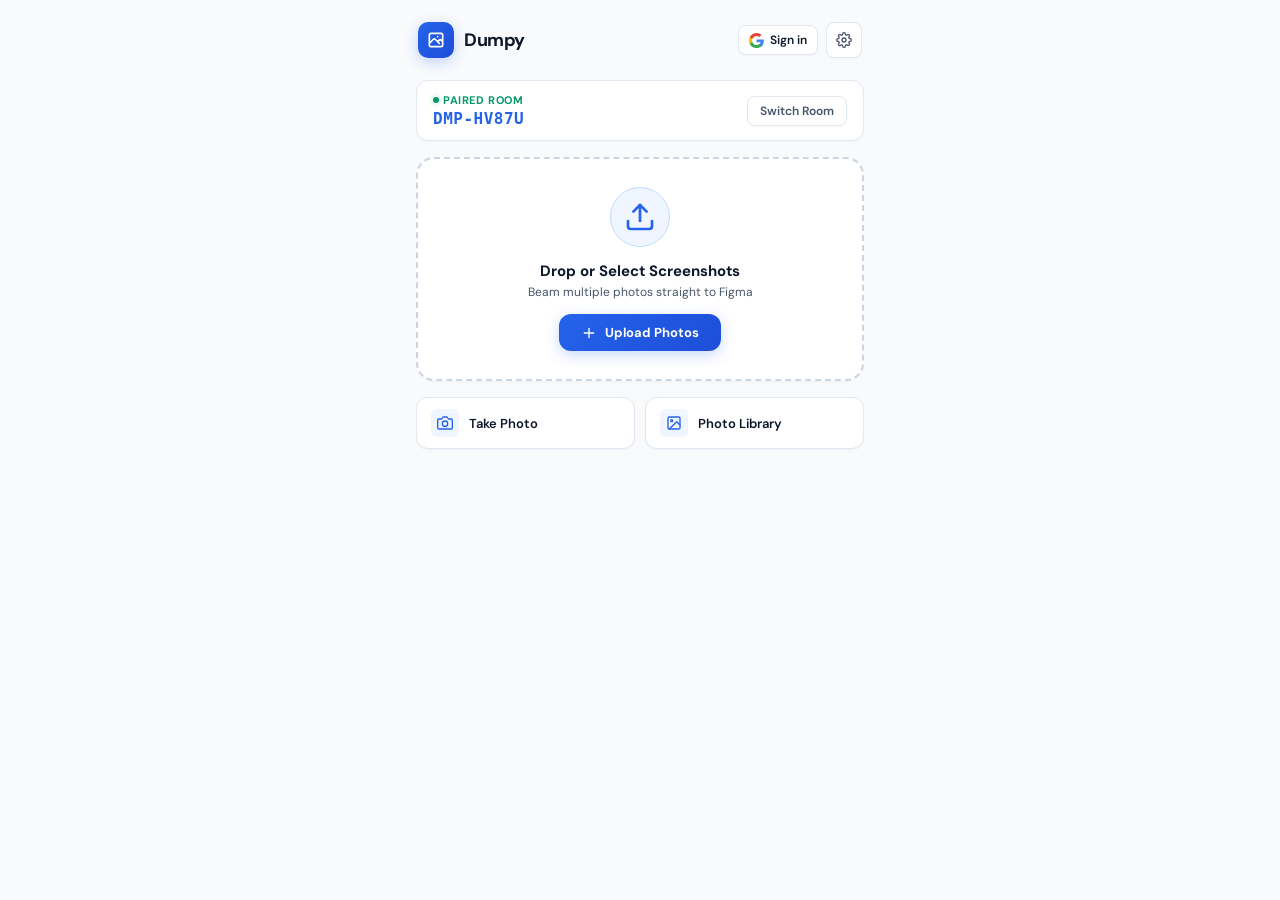
==== web/index.html @ 7853ed6c "feat: Dumpy Figma Plugin & Vercel Mobile Web App with Supabase" ====
<!DOCTYPE html>
<html lang="en">
<head>
  <meta charset="UTF-8">
  <meta name="viewport" content="width=device-width, initial-scale=1.0, maximum-scale=1.0, user-scalable=no, viewport-fit=cover">
  <meta name="apple-mobile-web-app-capable" content="yes">
  <meta name="apple-mobile-web-app-status-bar-style" content="default">
  <meta name="theme-color" content="#F8FAFC">
  <title>Dumpy — Real-Time Mobile Screenshot Inbox</title>
  
  <!-- DM Sans Typography exclusively -->
  <link rel="preconnect" href="https://fonts.googleapis.com">
  <link rel="preconnect" href="https://fonts.gstatic.com" crossorigin>
  <link href="https://fonts.googleapis.com/css2?family=DM+Sans:ital,opsz,wght@0,9..40,400;0,9..40,500;0,9..40,600;0,9..40,700;1,9..40,400&display=swap" rel="stylesheet">
  
  <link rel="stylesheet" href="style.css">
</head>
<body>

  <div class="app-wrapper">
    <!-- Header -->
    <header class="app-header">
      <div class="brand-wrap">
        <div class="brand-icon">
          <svg class="icon" style="width: 20px; height: 20px;" viewBox="0 0 24 24">
            <path d="M4 16l4.586-4.586a2 2 0 012.828 0L16 16m-2-2l1.586-1.586a2 2 0 012.828 0L20 14m-6-6h.01M6 20h12a2 2 0 002-2V6a2 2 0 00-2-2H6a2 2 0 00-2 2v12a2 2 0 002 2z"/>
          </svg>
        </div>
        <span class="brand-title">Dumpy</span>
      </div>

      <div class="header-controls">
        <!-- Auth Profile Pill or Sign-in button -->
        <div id="authContainer">
          <button class="btn-google-auth" id="btnGoogleAuth" title="Sign in with Google">
            <svg class="google-icon" viewBox="0 0 24 24" width="16" height="16">
              <path fill="#4285F4" d="M23.745 12.27c0-.7-.06-1.4-.19-2.07H12v4.51h6.6c-.29 1.52-1.14 2.82-2.4 3.68v3.05h3.88c2.27-2.09 3.665-5.17 3.665-9.17z"/>
              <path fill="#34A853" d="M12 24c3.24 0 5.95-1.08 7.93-2.91l-3.88-3.05c-1.08.72-2.45 1.16-4.05 1.16-3.12 0-5.77-2.1-6.72-4.93H1.25v3.15C3.26 21.36 7.36 24 12 24z"/>
              <path fill="#FBBC05" d="M5.28 14.27c-.25-.72-.38-1.49-.38-2.27s.13-1.55.38-2.27V6.58H1.25C.45 8.18 0 9.98 0 12s.45 3.82 1.25 5.42l4.03-3.15z"/>
              <path fill="#EA4335" d="M12 4.75c1.77 0 3.35.61 4.6 1.8l3.42-3.42C17.95 1.19 15.24 0 12 0 7.36 0 3.26 2.64 1.25 6.58l4.03 3.15c.95-2.83 3.6-4.98 6.72-4.98z"/>
            </svg>
            <span>Sign in</span>
          </button>
          <div class="user-profile-pill" id="userProfilePill" style="display: none;">
            <img src="" class="user-avatar" id="userAvatar" alt="User" />
            <span class="user-name" id="userName">User</span>
            <button class="btn-signout" id="btnSignOut" title="Sign Out">✕</button>
          </div>
        </div>

        <button class="btn-icon" id="btnSettings" title="Supabase Credentials" aria-label="Settings">
          <svg class="icon" viewBox="0 0 24 24">
            <circle cx="12" cy="12" r="3"/>
            <path d="M19.4 15a1.65 1.65 0 00.33 1.82l.06.06a2 2 0 010 2.83 2 2 0 01-2.83 0l-.06-.06a1.65 1.65 0 00-1.82-.33 1.65 1.65 0 00-1 1.51V21a2 2 0 01-2 2 2 2 0 01-2-2v-.09A1.65 1.65 0 009 19.4a1.65 1.65 0 00-1.82.33l-.06.06a2 2 0 01-2.83 0 2 2 0 010-2.83l.06-.06a1.65 1.65 0 00.33-1.82 1.65 1.65 0 00-1.51-1H3a2 2 0 01-2-2 2 2 0 012-2h.09A1.65 1.65 0 004.6 9a1.65 1.65 0 00-.33-1.82l-.06-.06a2 2 0 010-2.83 2 2 0 012.83 0l.06.06a1.65 1.65 0 001.82.33H9a1.65 1.65 0 001-1.51V3a2 2 0 012-2 2 2 0 012 2v.09a1.65 1.65 0 001 1.51 1.65 1.65 0 001.82-.33l.06-.06a2 2 0 012.83 0 2 2 0 010 2.83l-.06.06a1.65 1.65 0 00-.33 1.82V9a1.65 1.65 0 001.51 1H21a2 2 0 012 2 2 2 0 01-2 2h-.09a1.65 1.65 0 00-1.51 1z"/>
          </svg>
        </button>
      </div>
    </header>

    <!-- Room Status Card -->
    <div class="room-banner">
      <div class="room-details">
        <span class="room-caption">
          <span class="live-badge">
            <span class="live-dot"></span>
            Paired Room
          </span>
        </span>
        <span class="room-code-value" id="roomCodeDisplay">DMP-.....</span>
      </div>
      <button class="btn-change-room" id="btnChangeRoom">Switch Room</button>
    </div>

    <!-- Main Dropzone / Tap Area -->
    <div class="upload-card" id="uploadCard">
      <input type="file" id="fileInput" class="hidden-input" accept="image/*" multiple />
      <div class="upload-icon-halo">
        <svg class="icon" style="width: 32px; height: 32px;" viewBox="0 0 24 24">
          <path d="M21 15v4a2 2 0 01-2 2H5a2 2 0 01-2-2v-4"/>
          <polyline points="17 8 12 3 7 8"/>
          <line x1="12" y1="3" x2="12" y2="15"/>
        </svg>
      </div>
      <div class="upload-instructions">
        <div class="upload-title">Drop or Select Screenshots</div>
        <div class="upload-subtitle">Beam multiple photos straight to Figma</div>
      </div>
      <button class="btn-shutter" type="button">
        <svg class="icon" viewBox="0 0 24 24">
          <path d="M12 5v14M5 12h14"/>
        </svg>
        Upload Photos
      </button>
    </div>

    <!-- Quick Camera & Photo Roll Buttons -->
    <div class="quick-options">
      <input type="file" id="cameraInput" class="hidden-input" accept="image/*" capture="environment" />
      <button class="quick-btn" id="btnCamera">
        <div class="quick-btn-icon">
          <svg class="icon" viewBox="0 0 24 24">
            <path d="M23 19a2 2 0 01-2 2H3a2 2 0 01-2-2V8a2 2 0 012-2h4l2-3h6l2 3h4a2 2 0 012 2z"/>
            <circle cx="12" cy="13" r="4"/>
          </svg>
        </div>
        Take Photo
      </button>

      <button class="quick-btn" id="btnGallery">
        <div class="quick-btn-icon">
          <svg class="icon" viewBox="0 0 24 24">
            <rect x="3" y="3" width="18" height="18" rx="2" ry="2"/>
            <circle cx="8.5" cy="8.5" r="1.5"/>
            <polyline points="21 15 16 10 5 21"/>
          </svg>
        </div>
        Photo Library
      </button>
    </div>

    <!-- Live Upload Queue -->
    <div class="queue-container" id="queueSection" style="display: none;">
      <div class="section-title">
        <span>Upload Activity</span>
      </div>
      <div class="queue-list" id="queueList"></div>
    </div>
  </div>

  <!-- Room Switching Modal -->
  <div class="modal-overlay" id="roomModal">
    <div class="modal-content">
      <div class="modal-header">
        <div class="modal-title">Switch Pairing Room</div>
        <button class="btn-icon" id="btnCloseRoomModal">
          <svg class="icon" viewBox="0 0 24 24">
            <line x1="18" y1="6" x2="6" y2="18"/>
            <line x1="6" y1="6" x2="18" y2="18"/>
          </svg>
        </button>
      </div>
      <div class="modal-body">
        <div class="form-group">
          <label class="form-label" for="inputRoomCode">Room Code (e.g. DMP-8X9K)</label>
          <input type="text" class="form-input" id="inputRoomCode" placeholder="Enter Room Code" />
        </div>
      </div>
      <div class="modal-footer">
        <button class="btn-submit" id="btnSaveRoom">Connect</button>
      </div>
    </div>
  </div>

  <!-- Settings Modal -->
  <div class="modal-overlay" id="settingsModal">
    <div class="modal-content">
      <div class="modal-header">
        <div class="modal-title">Supabase Backend</div>
        <button class="btn-icon" id="btnCloseSettings">
          <svg class="icon" viewBox="0 0 24 24">
            <line x1="18" y1="6" x2="6" y2="18"/>
            <line x1="6" y1="6" x2="18" y2="18"/>
          </svg>
        </button>
      </div>
      <div class="modal-body">
        <div class="form-group">
          <label class="form-label" for="inputSupabaseUrl">Supabase Project URL</label>
          <input type="text" class="form-input" id="inputSupabaseUrl" placeholder="https://nivrnksfmkskmjdjzvzb.supabase.co" />
        </div>
        <div class="form-group">
          <label class="form-label" for="inputSupabaseKey">Supabase Anon Key</label>
          <input type="password" class="form-input" id="inputSupabaseKey" placeholder="eyJhbGciOiJIUzI1NiIsInR5cCI6..." />
        </div>
      </div>
      <div class="modal-footer">
        <button class="btn-submit" id="btnSaveSettings">Save</button>
      </div>
    </div>
  </div>

  <!-- Toast Notification -->
  <div class="toast-bar" id="toastBar">
    <svg class="icon" style="color: var(--success);" viewBox="0 0 24 24">
      <path d="M22 11.08V12a10 10 0 1 1-5.93-9.14"/>
      <polyline points="22 4 12 14.01 9 11.01"/>
    </svg>
    <span id="toastText">Uploaded successfully</span>
  </div>

  <script src="config.js"></script>
  <script src="app.js"></script>
</body>
</html>
---- web/style.css ----
/* ==============================================================================
   DUMPY Mobile Web Uploader — Clean Light Mode & Blue Theme (DM Sans Only)
   ============================================================================== */

:root {
  --bg-app: #F8FAFC;
  --bg-card: #FFFFFF;
  --bg-card-hover: #F8FAFC;
  --bg-elevated: #F1F5F9;
  
  --primary: #2563EB;
  --primary-hover: #1D4ED8;
  --primary-gradient: linear-gradient(135deg, #2563EB, #1D4ED8);
  --primary-light: #EFF6FF;
  --primary-border: #BFDBFE;
  --primary-glow: rgba(37, 99, 235, 0.2);
  
  --success: #059669;
  --success-bg: #ECFDF5;
  --success-border: #A7F3D0;
  
  --warning: #D97706;
  --danger: #DC2626;
  
  --text-primary: #0F172A;
  --text-secondary: #475569;
  --text-muted: #94A3B8;
  
  --border: #E2E8F0;
  --border-light: #F1F5F9;
  
  --radius-sm: 8px;
  --radius-md: 12px;
  --radius-lg: 18px;
  --radius-xl: 24px;
  
  --shadow-xs: 0 1px 2px rgba(15, 23, 42, 0.04);
  --shadow-sm: 0 1px 3px rgba(15, 23, 42, 0.06), 0 1px 2px rgba(15, 23, 42, 0.04);
  --shadow-main: 0 10px 25px -4px rgba(15, 23, 42, 0.08), 0 4px 10px -2px rgba(15, 23, 42, 0.04);
  --shadow-primary: 0 4px 14px rgba(37, 99, 235, 0.25);
}

* {
  box-sizing: border-box;
  margin: 0;
  padding: 0;
  font-family: 'DM Sans', -apple-system, BlinkMacSystemFont, sans-serif;
  -webkit-font-smoothing: antialiased;
  -webkit-tap-highlight-color: transparent;
}

body {
  background-color: var(--bg-app);
  color: var(--text-primary);
  min-height: 100vh;
  display: flex;
  flex-direction: column;
  align-items: center;
  overflow-x: hidden;
}

.app-wrapper {
  width: 100%;
  max-width: 480px;
  min-height: 100vh;
  display: flex;
  flex-direction: column;
  padding: 16px;
  gap: 16px;
}

/* Header */
.app-header {
  display: flex;
  align-items: center;
  justify-content: space-between;
  padding: 6px 2px;
  width: 100%;
}

.brand-wrap {
  display: flex;
  align-items: center;
  gap: 10px;
}

.brand-icon {
  width: 36px;
  height: 36px;
  border-radius: 10px;
  background: var(--primary-gradient);
  display: flex;
  align-items: center;
  justify-content: center;
  color: #FFFFFF;
  box-shadow: var(--shadow-primary);
}

.brand-title {
  font-size: 18px;
  font-weight: 700;
  letter-spacing: -0.4px;
  color: var(--text-primary);
}

.header-controls {
  display: flex;
  align-items: center;
  gap: 8px;
}

/* Google Auth Button & Profile Pill */
.btn-google-auth {
  display: inline-flex;
  align-items: center;
  gap: 6px;
  background: #FFFFFF;
  border: 1px solid var(--border);
  color: var(--text-primary);
  font-size: 12px;
  font-weight: 600;
  padding: 6px 10px;
  border-radius: var(--radius-sm);
  cursor: pointer;
  box-shadow: var(--shadow-xs);
  transition: all 0.15s ease;
}
.btn-google-auth:hover {
  background: var(--bg-elevated);
  border-color: #CBD5E1;
}

.google-icon {
  width: 15px;
  height: 15px;
  display: block;
}

.user-profile-pill {
  display: flex;
  align-items: center;
  gap: 6px;
  background: var(--bg-card);
  border: 1px solid var(--border);
  padding: 4px 8px 4px 6px;
  border-radius: 20px;
  box-shadow: var(--shadow-xs);
}

.user-avatar {
  width: 22px;
  height: 22px;
  border-radius: 50%;
  object-fit: cover;
}

.user-name {
  font-size: 12px;
  font-weight: 600;
  color: var(--text-primary);
  max-width: 100px;
  white-space: nowrap;
  overflow: hidden;
  text-overflow: ellipsis;
}

.btn-signout {
  background: transparent;
  border: none;
  color: var(--text-muted);
  font-size: 11px;
  cursor: pointer;
  padding: 0 2px;
  line-height: 1;
}
.btn-signout:hover {
  color: var(--danger);
}

.btn-icon {
  background: var(--bg-card);
  border: 1px solid var(--border);
  color: var(--text-secondary);
  width: 36px;
  height: 36px;
  border-radius: var(--radius-sm);
  display: flex;
  align-items: center;
  justify-content: center;
  cursor: pointer;
  box-shadow: var(--shadow-xs);
  transition: all 0.15s ease;
}
.btn-icon:hover {
  color: var(--text-primary);
  border-color: #CBD5E1;
  background: var(--bg-elevated);
}

/* Room Status Banner */
.room-banner {
  background: var(--bg-card);
  border: 1px solid var(--border);
  border-radius: var(--radius-md);
  padding: 12px 16px;
  display: flex;
  align-items: center;
  justify-content: space-between;
  gap: 12px;
  box-shadow: var(--shadow-xs);
}

.room-details {
  display: flex;
  flex-direction: column;
  gap: 2px;
}

.room-caption {
  font-size: 11px;
  font-weight: 700;
  text-transform: uppercase;
  letter-spacing: 0.6px;
  color: var(--text-muted);
  display: flex;
  align-items: center;
  gap: 6px;
}

.live-badge {
  display: inline-flex;
  align-items: center;
  gap: 4px;
  color: var(--success);
}
.live-dot {
  width: 6px;
  height: 6px;
  border-radius: 50%;
  background: var(--success);
  box-shadow: 0 0 6px rgba(5, 150, 105, 0.4);
  animation: pulse 2s infinite;
}

@keyframes pulse {
  0% { opacity: 1; transform: scale(1); }
  50% { opacity: 0.4; transform: scale(0.85); }
  100% { opacity: 1; transform: scale(1); }
}

.room-code-value {
  font-family: monospace;
  font-size: 16px;
  font-weight: 700;
  letter-spacing: 0.5px;
  color: var(--primary);
}

.btn-change-room {
  background: var(--bg-card);
  border: 1px solid var(--border);
  color: var(--text-secondary);
  padding: 6px 12px;
  border-radius: var(--radius-sm);
  font-size: 12px;
  font-weight: 600;
  cursor: pointer;
  box-shadow: var(--shadow-xs);
  transition: all 0.15s ease;
  white-space: nowrap;
}
.btn-change-room:hover {
  background: var(--bg-elevated);
  color: var(--text-primary);
}

/* Upload Dropzone Card */
.upload-card {
  background: var(--bg-card);
  border: 2px dashed #CBD5E1;
  border-radius: var(--radius-lg);
  padding: 28px 20px;
  display: flex;
  flex-direction: column;
  align-items: center;
  text-align: center;
  gap: 14px;
  cursor: pointer;
  transition: all 0.2s ease;
  position: relative;
  box-shadow: var(--shadow-xs);
  overflow: hidden;
}

.upload-card:hover, .upload-card.drag-over {
  border-color: var(--primary);
  background: var(--primary-light);
  transform: translateY(-1px);
}

.upload-icon-halo {
  width: 60px;
  height: 60px;
  border-radius: 50%;
  background: var(--primary-light);
  border: 1px solid var(--primary-border);
  display: flex;
  align-items: center;
  justify-content: center;
  color: var(--primary);
  transition: transform 0.2s ease;
}

.upload-card:hover .upload-icon-halo {
  transform: scale(1.06);
}

.upload-instructions {
  display: flex;
  flex-direction: column;
  gap: 3px;
}

.upload-title {
  font-size: 15px;
  font-weight: 700;
  color: var(--text-primary);
}

.upload-subtitle {
  font-size: 12px;
  color: var(--text-secondary);
}

.btn-shutter {
  background: var(--primary-gradient);
  border: none;
  color: #FFFFFF;
  padding: 10px 22px;
  border-radius: var(--radius-md);
  font-size: 13px;
  font-weight: 700;
  display: inline-flex;
  align-items: center;
  gap: 8px;
  box-shadow: var(--shadow-primary);
  cursor: pointer;
  transition: all 0.2s ease;
}
.btn-shutter:hover {
  filter: brightness(1.06);
  transform: translateY(-1px);
}

.hidden-input {
  position: absolute;
  top: 0;
  left: 0;
  width: 100%;
  height: 100%;
  opacity: 0;
  cursor: pointer;
}

/* Quick Action Options */
.quick-options {
  display: grid;
  grid-template-columns: 1fr 1fr;
  gap: 10px;
}

.quick-btn {
  background: var(--bg-card);
  border: 1px solid var(--border);
  border-radius: var(--radius-md);
  padding: 11px 14px;
  display: flex;
  align-items: center;
  gap: 10px;
  color: var(--text-primary);
  font-size: 13px;
  font-weight: 600;
  cursor: pointer;
  box-shadow: var(--shadow-xs);
  transition: all 0.15s ease;
}
.quick-btn:hover {
  background: var(--bg-elevated);
  border-color: #CBD5E1;
}
.quick-btn-icon {
  width: 28px;
  height: 28px;
  border-radius: 6px;
  background: var(--primary-light);
  display: flex;
  align-items: center;
  justify-content: center;
  color: var(--primary);
}

/* Upload Queue / Live Activity */
.section-title {
  font-size: 12px;
  font-weight: 700;
  text-transform: uppercase;
  letter-spacing: 0.5px;
  color: var(--text-secondary);
  display: flex;
  align-items: center;
  justify-content: space-between;
  margin-top: 4px;
}

.queue-list {
  display: flex;
  flex-direction: column;
  gap: 8px;
}

.queue-card {
  background: var(--bg-card);
  border: 1px solid var(--border);
  border-radius: var(--radius-md);
  padding: 10px 12px;
  display: flex;
  align-items: center;
  gap: 10px;
  position: relative;
  overflow: hidden;
  box-shadow: var(--shadow-xs);
  animation: itemSlideIn 0.25s ease;
}

@keyframes itemSlideIn {
  from { opacity: 0; transform: translateY(6px); }
  to { opacity: 1; transform: translateY(0); }
}

.queue-thumb {
  width: 44px;
  height: 60px;
  border-radius: 6px;
  background: var(--bg-elevated);
  object-fit: cover;
  flex-shrink: 0;
  border: 1px solid var(--border);
}

.queue-info {
  flex: 1;
  display: flex;
  flex-direction: column;
  gap: 3px;
  min-width: 0;
}

.queue-filename {
  font-size: 12px;
  font-weight: 600;
  color: var(--text-primary);
  white-space: nowrap;
  overflow: hidden;
  text-overflow: ellipsis;
}

.queue-meta {
  font-size: 11px;
  color: var(--text-secondary);
  display: flex;
  align-items: center;
  gap: 5px;
}

.progress-track {
  width: 100%;
  height: 4px;
  background: var(--bg-elevated);
  border-radius: 2px;
  overflow: hidden;
  margin-top: 3px;
}

.progress-bar {
  height: 100%;
  background: var(--primary-gradient);
  width: 0%;
  transition: width 0.2s ease;
}

.queue-status-badge {
  font-size: 11px;
  font-weight: 700;
  display: flex;
  align-items: center;
  gap: 4px;
  flex-shrink: 0;
}

.status-uploading { color: var(--primary); }
.status-success { color: var(--success); }
.status-error { color: var(--danger); }

/* SVG Icons Utility */
.icon {
  width: 16px;
  height: 16px;
  stroke-width: 2;
  stroke: currentColor;
  fill: none;
  stroke-linecap: round;
  stroke-linejoin: round;
  display: inline-block;
}

/* Modal */
.modal-overlay {
  position: fixed;
  top: 0;
  left: 0;
  right: 0;
  bottom: 0;
  background: rgba(15, 23, 42, 0.45);
  backdrop-filter: blur(4px);
  display: none;
  align-items: center;
  justify-content: center;
  padding: 16px;
  z-index: 1000;
}
.modal-overlay.open {
  display: flex;
}

.modal-content {
  background: var(--bg-card);
  border: 1px solid var(--border);
  border-radius: var(--radius-lg);
  width: 100%;
  max-width: 360px;
  box-shadow: var(--shadow-main);
  display: flex;
  flex-direction: column;
  overflow: hidden;
}

.modal-header {
  display: flex;
  align-items: center;
  justify-content: space-between;
  padding: 14px 16px;
  border-bottom: 1px solid var(--border);
}
.modal-title {
  font-size: 14px;
  font-weight: 700;
  color: var(--text-primary);
}

.modal-body {
  padding: 16px;
  display: flex;
  flex-direction: column;
  gap: 12px;
}

.form-group {
  display: flex;
  flex-direction: column;
  gap: 5px;
}

.form-label {
  font-size: 11px;
  font-weight: 600;
  color: var(--text-secondary);
}

.form-input {
  background: var(--bg-elevated);
  border: 1px solid var(--border);
  color: var(--text-primary);
  padding: 9px 12px;
  border-radius: var(--radius-sm);
  font-size: 13px;
  outline: none;
  transition: border-color 0.15s, background 0.15s;
}
.form-input:focus {
  border-color: var(--primary);
  background: #FFFFFF;
}

.modal-footer {
  padding: 12px 16px;
  background: var(--bg-app);
  border-top: 1px solid var(--border);
  display: flex;
  justify-content: flex-end;
  gap: 8px;
}

.btn-secondary {
  background: var(--bg-card);
  border: 1px solid var(--border);
  color: var(--text-secondary);
  padding: 7px 12px;
  border-radius: var(--radius-sm);
  font-size: 12px;
  font-weight: 600;
  cursor: pointer;
}

.btn-submit {
  background: var(--primary);
  border: none;
  color: #FFFFFF;
  padding: 7px 14px;
  border-radius: var(--radius-sm);
  font-size: 12px;
  font-weight: 700;
  cursor: pointer;
  box-shadow: 0 1px 2px rgba(37, 99, 235, 0.2);
}
.btn-submit:hover {
  background: var(--primary-hover);
}

/* Toast */
.toast-bar {
  position: fixed;
  bottom: 24px;
  left: 50%;
  transform: translateX(-50%) translateY(20px);
  background: var(--text-primary);
  color: #FFFFFF;
  padding: 8px 16px;
  border-radius: 24px;
  font-size: 12px;
  font-weight: 600;
  box-shadow: var(--shadow-main);
  display: flex;
  align-items: center;
  gap: 8px;
  opacity: 0;
  pointer-events: none;
  transition: all 0.2s ease;
  z-index: 2000;
}
.toast-bar.active {
  opacity: 1;
  transform: translateX(-50%) translateY(0);
}
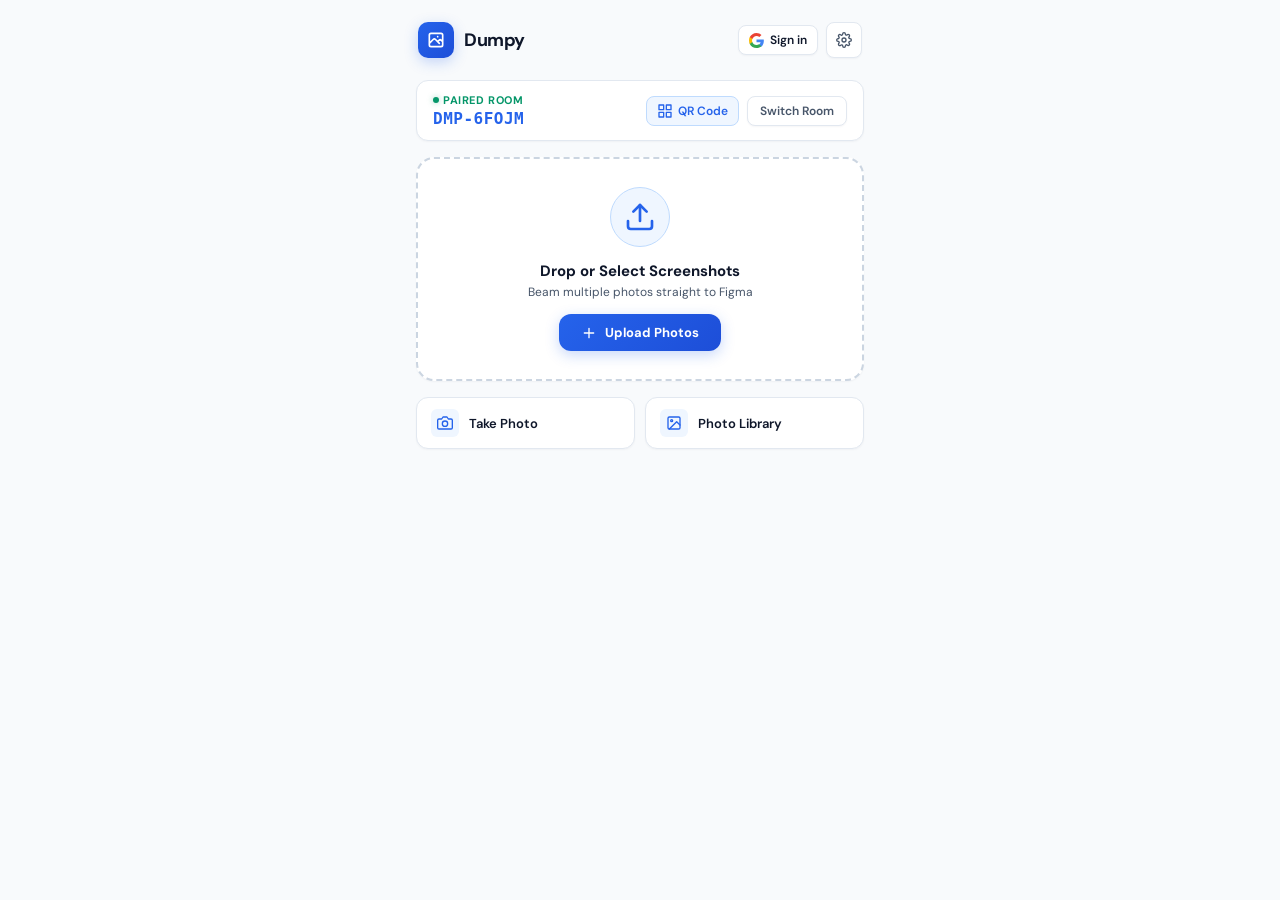
==== commit 0fec7d5d: "fix: resolve Vercel 404 rewrite routing & update QR vector SVG generator" ====
--- a/web/index.html
+++ b/web/index.html
@@ -13,7 +13,7 @@
   <link rel="preconnect" href="https://fonts.gstatic.com" crossorigin>
   <link href="https://fonts.googleapis.com/css2?family=DM+Sans:ital,opsz,wght@0,9..40,400;0,9..40,500;0,9..40,600;0,9..40,700;1,9..40,400&display=swap" rel="stylesheet">
   
-  <link rel="stylesheet" href="style.css">
+  <link rel="stylesheet" href="/web/style.css">
 </head>
 <body>
 
@@ -57,8 +57,8 @@
       </div>
     </header>
 
-    <!-- Room Status Card -->
-    <div class="room-banner">
+    <!-- Room Status Card & QR Code -->
+    <div class="room-banner" id="roomBanner">
       <div class="room-details">
         <span class="room-caption">
           <span class="live-badge">
@@ -66,13 +66,42 @@
             Paired Room
           </span>
         </span>
-        <span class="room-code-value" id="roomCodeDisplay">DMP-.....</span>
-      </div>
-      <button class="btn-change-room" id="btnChangeRoom">Switch Room</button>
+        <span class="room-code-value" id="roomCodeDisplay" title="Click to copy Room Code">DMP-.....</span>
+      </div>
+      <div class="room-banner-actions">
+        <button class="btn-qr-toggle" id="btnToggleQR" title="Show/Hide QR Code">
+          <svg class="icon" viewBox="0 0 24 24">
+            <rect x="3" y="3" width="7" height="7"/>
+            <rect x="14" y="3" width="7" height="7"/>
+            <rect x="14" y="14" width="7" height="7"/>
+            <rect x="3" y="14" width="7" height="7"/>
+          </svg>
+          <span>QR Code</span>
+        </button>
+        <button class="btn-change-room" id="btnChangeRoom">Switch Room</button>
+      </div>
+    </div>
+
+    <!-- Collapsible QR Code Card for pairing phones -->
+    <div class="qr-pairing-card" id="webQRCard" style="display: none;">
+      <div class="qr-canvas-wrapper" id="webQrContainer">
+        <canvas id="webQrCanvas" width="160" height="160"></canvas>
+      </div>
+      <div class="qr-pairing-meta">
+        <div class="qr-pairing-title">Scan to Pair Mobile</div>
+        <p class="qr-pairing-desc">Point your phone camera here to upload screenshots directly to this room.</p>
+        <button class="btn-secondary-sm" id="btnCopyWebLink">
+          <svg class="icon" viewBox="0 0 24 24">
+            <rect x="9" y="9" width="13" height="13" rx="2" ry="2"/>
+            <path d="M5 15H4a2 2 0 01-2-2V4a2 2 0 012-2h9a2 2 0 012 2v1"/>
+          </svg>
+          Copy Pairing Link
+        </button>
+      </div>
     </div>
 
     <!-- Main Dropzone / Tap Area -->
-    <div class="upload-card" id="uploadCard">
+    <div class="upload-card" id="uploadCard" role="button" tabindex="0">
       <input type="file" id="fileInput" class="hidden-input" accept="image/*" multiple />
       <div class="upload-icon-halo">
         <svg class="icon" style="width: 32px; height: 32px;" viewBox="0 0 24 24">
@@ -85,7 +114,7 @@
         <div class="upload-title">Drop or Select Screenshots</div>
         <div class="upload-subtitle">Beam multiple photos straight to Figma</div>
       </div>
-      <button class="btn-shutter" type="button">
+      <button class="btn-shutter" id="btnUploadShutter" type="button">
         <svg class="icon" viewBox="0 0 24 24">
           <path d="M12 5v14M5 12h14"/>
         </svg>
@@ -96,7 +125,7 @@
     <!-- Quick Camera & Photo Roll Buttons -->
     <div class="quick-options">
       <input type="file" id="cameraInput" class="hidden-input" accept="image/*" capture="environment" />
-      <button class="quick-btn" id="btnCamera">
+      <button class="quick-btn" id="btnCamera" type="button">
         <div class="quick-btn-icon">
           <svg class="icon" viewBox="0 0 24 24">
             <path d="M23 19a2 2 0 01-2 2H3a2 2 0 01-2-2V8a2 2 0 012-2h4l2-3h6l2 3h4a2 2 0 012 2z"/>
@@ -106,7 +135,7 @@
         Take Photo
       </button>
 
-      <button class="quick-btn" id="btnGallery">
+      <button class="quick-btn" id="btnGallery" type="button">
         <div class="quick-btn-icon">
           <svg class="icon" viewBox="0 0 24 24">
             <rect x="3" y="3" width="18" height="18" rx="2" ry="2"/>
@@ -188,7 +217,7 @@
     <span id="toastText">Uploaded successfully</span>
   </div>
 
-  <script src="config.js"></script>
-  <script src="app.js"></script>
+  <script src="/web/config.js"></script>
+  <script src="/web/app.js"></script>
 </body>
 </html>
--- a/web/style.css
+++ b/web/style.css
@@ -254,6 +254,32 @@
   font-weight: 700;
   letter-spacing: 0.5px;
   color: var(--primary);
+  cursor: pointer;
+}
+
+.room-banner-actions {
+  display: flex;
+  align-items: center;
+  gap: 8px;
+}
+
+.btn-qr-toggle {
+  background: var(--primary-light);
+  border: 1px solid var(--primary-border);
+  color: var(--primary);
+  padding: 6px 10px;
+  border-radius: var(--radius-sm);
+  font-size: 12px;
+  font-weight: 600;
+  cursor: pointer;
+  display: inline-flex;
+  align-items: center;
+  gap: 5px;
+  transition: all 0.15s ease;
+  white-space: nowrap;
+}
+.btn-qr-toggle:hover {
+  background: #DBEAFE;
 }
 
 .btn-change-room {
@@ -270,6 +296,84 @@
   white-space: nowrap;
 }
 .btn-change-room:hover {
+  background: var(--bg-elevated);
+  color: var(--text-primary);
+}
+
+/* QR Code Pairing Card */
+.qr-pairing-card {
+  background: var(--bg-card);
+  border: 1px solid var(--border);
+  border-radius: var(--radius-md);
+  padding: 14px;
+  display: flex;
+  align-items: center;
+  gap: 14px;
+  box-shadow: var(--shadow-sm);
+  animation: fadeIn 0.2s ease;
+}
+
+@keyframes fadeIn {
+  from { opacity: 0; transform: translateY(-4px); }
+  to { opacity: 1; transform: translateY(0); }
+}
+
+.qr-canvas-wrapper {
+  width: 100px;
+  height: 100px;
+  background: #FFFFFF;
+  border: 1px solid var(--border);
+  border-radius: var(--radius-sm);
+  padding: 4px;
+  display: flex;
+  align-items: center;
+  justify-content: center;
+  flex-shrink: 0;
+}
+
+.qr-canvas-wrapper canvas, .qr-canvas-wrapper svg, .qr-canvas-wrapper img {
+  width: 100% !important;
+  height: 100% !important;
+  display: block;
+  object-fit: contain;
+}
+
+.qr-pairing-meta {
+  display: flex;
+  flex-direction: column;
+  gap: 6px;
+  flex: 1;
+  min-width: 0;
+}
+
+.qr-pairing-title {
+  font-size: 13px;
+  font-weight: 700;
+  color: var(--text-primary);
+}
+
+.qr-pairing-desc {
+  font-size: 11px;
+  color: var(--text-secondary);
+  line-height: 1.35;
+}
+
+.btn-secondary-sm {
+  background: var(--bg-card);
+  border: 1px solid var(--border);
+  color: var(--text-secondary);
+  padding: 5px 9px;
+  border-radius: var(--radius-sm);
+  font-size: 11px;
+  font-weight: 600;
+  cursor: pointer;
+  display: inline-flex;
+  align-items: center;
+  gap: 4px;
+  width: fit-content;
+  transition: all 0.15s ease;
+}
+.btn-secondary-sm:hover {
   background: var(--bg-elevated);
   color: var(--text-primary);
 }
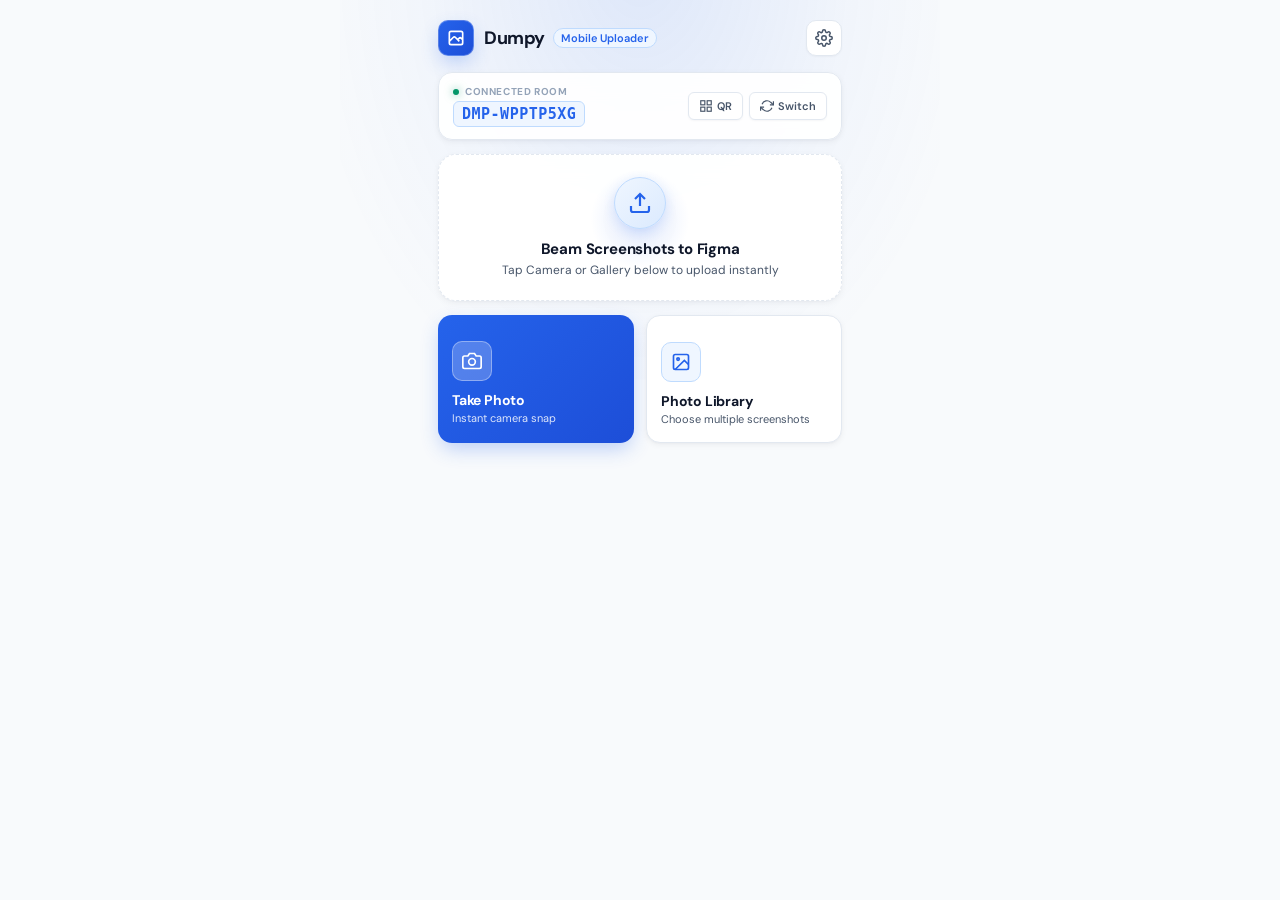
==== commit 880c27b1: "feat(ui): redesign mobile uploader with minimal sapphire theme & zero-auth room architecture" ====
--- a/web/index.html
+++ b/web/index.html
@@ -8,7 +8,7 @@
   <meta name="theme-color" content="#F8FAFC">
   <title>Dumpy — Real-Time Mobile Screenshot Inbox</title>
   
-  <!-- DM Sans Typography exclusively -->
+  <!-- DM Sans Typography -->
   <link rel="preconnect" href="https://fonts.googleapis.com">
   <link rel="preconnect" href="https://fonts.gstatic.com" crossorigin>
   <link href="https://fonts.googleapis.com/css2?family=DM+Sans:ital,opsz,wght@0,9..40,400;0,9..40,500;0,9..40,600;0,9..40,700;1,9..40,400&display=swap" rel="stylesheet">
@@ -17,37 +17,24 @@
 </head>
 <body>
 
+  <div class="app-background-glow"></div>
+
   <div class="app-wrapper">
-    <!-- Header -->
+    <!-- Top App Header -->
     <header class="app-header">
       <div class="brand-wrap">
         <div class="brand-icon">
-          <svg class="icon" style="width: 20px; height: 20px;" viewBox="0 0 24 24">
+          <svg class="icon" viewBox="0 0 24 24">
             <path d="M4 16l4.586-4.586a2 2 0 012.828 0L16 16m-2-2l1.586-1.586a2 2 0 012.828 0L20 14m-6-6h.01M6 20h12a2 2 0 002-2V6a2 2 0 00-2-2H6a2 2 0 00-2 2v12a2 2 0 002 2z"/>
           </svg>
         </div>
-        <span class="brand-title">Dumpy</span>
+        <div class="brand-text-group">
+          <span class="brand-title">Dumpy</span>
+          <span class="brand-badge">Mobile Uploader</span>
+        </div>
       </div>
 
       <div class="header-controls">
-        <!-- Auth Profile Pill or Sign-in button -->
-        <div id="authContainer">
-          <button class="btn-google-auth" id="btnGoogleAuth" title="Sign in with Google">
-            <svg class="google-icon" viewBox="0 0 24 24" width="16" height="16">
-              <path fill="#4285F4" d="M23.745 12.27c0-.7-.06-1.4-.19-2.07H12v4.51h6.6c-.29 1.52-1.14 2.82-2.4 3.68v3.05h3.88c2.27-2.09 3.665-5.17 3.665-9.17z"/>
-              <path fill="#34A853" d="M12 24c3.24 0 5.95-1.08 7.93-2.91l-3.88-3.05c-1.08.72-2.45 1.16-4.05 1.16-3.12 0-5.77-2.1-6.72-4.93H1.25v3.15C3.26 21.36 7.36 24 12 24z"/>
-              <path fill="#FBBC05" d="M5.28 14.27c-.25-.72-.38-1.49-.38-2.27s.13-1.55.38-2.27V6.58H1.25C.45 8.18 0 9.98 0 12s.45 3.82 1.25 5.42l4.03-3.15z"/>
-              <path fill="#EA4335" d="M12 4.75c1.77 0 3.35.61 4.6 1.8l3.42-3.42C17.95 1.19 15.24 0 12 0 7.36 0 3.26 2.64 1.25 6.58l4.03 3.15c.95-2.83 3.6-4.98 6.72-4.98z"/>
-            </svg>
-            <span>Sign in</span>
-          </button>
-          <div class="user-profile-pill" id="userProfilePill" style="display: none;">
-            <img src="" class="user-avatar" id="userAvatar" alt="User" />
-            <span class="user-name" id="userName">User</span>
-            <button class="btn-signout" id="btnSignOut" title="Sign Out">✕</button>
-          </div>
-        </div>
-
         <button class="btn-icon" id="btnSettings" title="Supabase Credentials" aria-label="Settings">
           <svg class="icon" viewBox="0 0 24 24">
             <circle cx="12" cy="12" r="3"/>
@@ -57,100 +44,115 @@
       </div>
     </header>
 
-    <!-- Room Status Card & QR Code -->
+    <!-- Room Status Card -->
     <div class="room-banner" id="roomBanner">
       <div class="room-details">
-        <span class="room-caption">
-          <span class="live-badge">
-            <span class="live-dot"></span>
-            Paired Room
-          </span>
-        </span>
-        <span class="room-code-value" id="roomCodeDisplay" title="Click to copy Room Code">DMP-.....</span>
+        <div class="room-caption">
+          <span class="live-dot"></span>
+          <span>Connected Room</span>
+        </div>
+        <div class="room-code-badge" id="roomCodeDisplay" title="Tap to copy Room Code">
+          <span class="room-code-text">DMP-.....</span>
+          <svg class="icon copy-icon" viewBox="0 0 24 24">
+            <rect x="9" y="9" width="13" height="13" rx="2" ry="2"/>
+            <path d="M5 15H4a2 2 0 01-2-2V4a2 2 0 012-2h9a2 2 0 012 2v1"/>
+          </svg>
+        </div>
       </div>
       <div class="room-banner-actions">
-        <button class="btn-qr-toggle" id="btnToggleQR" title="Show/Hide QR Code">
+        <button class="btn-subtle-action" id="btnToggleQR" title="Show/Hide QR Code">
           <svg class="icon" viewBox="0 0 24 24">
             <rect x="3" y="3" width="7" height="7"/>
             <rect x="14" y="3" width="7" height="7"/>
             <rect x="14" y="14" width="7" height="7"/>
             <rect x="3" y="14" width="7" height="7"/>
           </svg>
-          <span>QR Code</span>
-        </button>
-        <button class="btn-change-room" id="btnChangeRoom">Switch Room</button>
-      </div>
-    </div>
-
-    <!-- Collapsible QR Code Card for pairing phones -->
+          <span>QR</span>
+        </button>
+        <button class="btn-subtle-action" id="btnChangeRoom" title="Switch Room Code">
+          <svg class="icon" viewBox="0 0 24 24">
+            <path d="M23 4v6h-6M1 20v-6h6"/>
+            <path d="M3.51 9a9 9 0 0114.85-3.36L23 10M1 14l4.64 4.36A9 9 0 0020.49 15"/>
+          </svg>
+          <span>Switch</span>
+        </button>
+      </div>
+    </div>
+
+    <!-- Collapsible QR Code Card for pairing second phone -->
     <div class="qr-pairing-card" id="webQRCard" style="display: none;">
-      <div class="qr-canvas-wrapper" id="webQrContainer">
-        <canvas id="webQrCanvas" width="160" height="160"></canvas>
-      </div>
+      <div class="qr-canvas-wrapper" id="webQrContainer"></div>
       <div class="qr-pairing-meta">
-        <div class="qr-pairing-title">Scan to Pair Mobile</div>
-        <p class="qr-pairing-desc">Point your phone camera here to upload screenshots directly to this room.</p>
-        <button class="btn-secondary-sm" id="btnCopyWebLink">
+        <div class="qr-pairing-title">Pair Another Device</div>
+        <p class="qr-pairing-desc">Scan with another phone camera to upload screenshots to this same Figma canvas.</p>
+        <button class="btn-copy-link" id="btnCopyWebLink">
           <svg class="icon" viewBox="0 0 24 24">
             <rect x="9" y="9" width="13" height="13" rx="2" ry="2"/>
             <path d="M5 15H4a2 2 0 01-2-2V4a2 2 0 012-2h9a2 2 0 012 2v1"/>
           </svg>
-          Copy Pairing Link
-        </button>
-      </div>
-    </div>
-
-    <!-- Main Dropzone / Tap Area -->
-    <div class="upload-card" id="uploadCard" role="button" tabindex="0">
+          <span>Copy Pairing Link</span>
+        </button>
+      </div>
+    </div>
+
+    <!-- Hero Interactive Dropzone & Status Card -->
+    <div class="upload-card" id="uploadCard" role="button" tabindex="0" title="Tap to select photos or drop files here">
       <input type="file" id="fileInput" class="hidden-input" accept="image/*" multiple />
+      <div class="upload-pulse-ring"></div>
       <div class="upload-icon-halo">
-        <svg class="icon" style="width: 32px; height: 32px;" viewBox="0 0 24 24">
+        <svg class="icon upload-arrow-icon" viewBox="0 0 24 24">
           <path d="M21 15v4a2 2 0 01-2 2H5a2 2 0 01-2-2v-4"/>
           <polyline points="17 8 12 3 7 8"/>
           <line x1="12" y1="3" x2="12" y2="15"/>
         </svg>
       </div>
       <div class="upload-instructions">
-        <div class="upload-title">Drop or Select Screenshots</div>
-        <div class="upload-subtitle">Beam multiple photos straight to Figma</div>
-      </div>
-      <button class="btn-shutter" id="btnUploadShutter" type="button">
-        <svg class="icon" viewBox="0 0 24 24">
-          <path d="M12 5v14M5 12h14"/>
-        </svg>
-        Upload Photos
-      </button>
-    </div>
-
-    <!-- Quick Camera & Photo Roll Buttons -->
-    <div class="quick-options">
+        <div class="upload-title">Beam Screenshots to Figma</div>
+        <div class="upload-subtitle">Tap Camera or Gallery below to upload instantly</div>
+      </div>
+    </div>
+
+    <!-- Primary Quick Actions: Camera & Gallery Cards -->
+    <div class="action-grid">
       <input type="file" id="cameraInput" class="hidden-input" accept="image/*" capture="environment" />
-      <button class="quick-btn" id="btnCamera" type="button">
-        <div class="quick-btn-icon">
+      
+      <!-- Take Photo Action Card -->
+      <button class="action-card action-card-camera" id="btnCamera" type="button">
+        <div class="action-card-glow"></div>
+        <div class="action-card-icon-wrap">
           <svg class="icon" viewBox="0 0 24 24">
             <path d="M23 19a2 2 0 01-2 2H3a2 2 0 01-2-2V8a2 2 0 012-2h4l2-3h6l2 3h4a2 2 0 012 2z"/>
             <circle cx="12" cy="13" r="4"/>
           </svg>
         </div>
-        Take Photo
+        <div class="action-card-text">
+          <span class="action-card-title">Take Photo</span>
+          <span class="action-card-sub">Instant camera snap</span>
+        </div>
       </button>
 
-      <button class="quick-btn" id="btnGallery" type="button">
-        <div class="quick-btn-icon">
+      <!-- Photo Library Action Card -->
+      <button class="action-card action-card-gallery" id="btnGallery" type="button">
+        <div class="action-card-glow"></div>
+        <div class="action-card-icon-wrap">
           <svg class="icon" viewBox="0 0 24 24">
             <rect x="3" y="3" width="18" height="18" rx="2" ry="2"/>
             <circle cx="8.5" cy="8.5" r="1.5"/>
             <polyline points="21 15 16 10 5 21"/>
           </svg>
         </div>
-        Photo Library
+        <div class="action-card-text">
+          <span class="action-card-title">Photo Library</span>
+          <span class="action-card-sub">Choose multiple screenshots</span>
+        </div>
       </button>
     </div>
 
-    <!-- Live Upload Queue -->
+    <!-- Live Upload Queue Section -->
     <div class="queue-container" id="queueSection" style="display: none;">
-      <div class="section-title">
-        <span>Upload Activity</span>
+      <div class="queue-header">
+        <span class="queue-title">Upload Activity</span>
+        <span class="queue-count" id="queueCountBadge">0 files</span>
       </div>
       <div class="queue-list" id="queueList"></div>
     </div>
@@ -170,12 +172,12 @@
       </div>
       <div class="modal-body">
         <div class="form-group">
-          <label class="form-label" for="inputRoomCode">Room Code (e.g. DMP-8X9K)</label>
+          <label class="form-label" for="inputRoomCode">Room Code (e.g. DMP-7K9X2M4P)</label>
           <input type="text" class="form-input" id="inputRoomCode" placeholder="Enter Room Code" />
         </div>
       </div>
       <div class="modal-footer">
-        <button class="btn-submit" id="btnSaveRoom">Connect</button>
+        <button class="btn-submit" id="btnSaveRoom">Connect Room</button>
       </div>
     </div>
   </div>
@@ -184,7 +186,7 @@
   <div class="modal-overlay" id="settingsModal">
     <div class="modal-content">
       <div class="modal-header">
-        <div class="modal-title">Supabase Backend</div>
+        <div class="modal-title">Supabase Configuration</div>
         <button class="btn-icon" id="btnCloseSettings">
           <svg class="icon" viewBox="0 0 24 24">
             <line x1="18" y1="6" x2="6" y2="18"/>
@@ -203,7 +205,7 @@
         </div>
       </div>
       <div class="modal-footer">
-        <button class="btn-submit" id="btnSaveSettings">Save</button>
+        <button class="btn-submit" id="btnSaveSettings">Save Settings</button>
       </div>
     </div>
   </div>
@@ -220,4 +222,4 @@
   <script src="/web/config.js"></script>
   <script src="/web/app.js"></script>
 </body>
-</html>
+</html>
--- a/web/style.css
+++ b/web/style.css
@@ -1,43 +1,54 @@
 /* ==============================================================================
-   DUMPY Mobile Web Uploader — Clean Light Mode & Blue Theme (DM Sans Only)
+   DUMPY Mobile Web Uploader — Modern, Minimal & High-End Design System
+   Typography: DM Sans Exclusively | Light Mode Sapphire Theme
    ============================================================================== */
 
 :root {
-  --bg-app: #F8FAFC;
+  /* Surfaces & Canvas */
+  --bg-canvas: #F8FAFC;
   --bg-card: #FFFFFF;
   --bg-card-hover: #F8FAFC;
-  --bg-elevated: #F1F5F9;
+  --bg-card-elevated: #FFFFFF;
+  --bg-subtle: #F1F5F9;
   
+  /* Brand Palette (Sapphire Indigo) */
   --primary: #2563EB;
   --primary-hover: #1D4ED8;
-  --primary-gradient: linear-gradient(135deg, #2563EB, #1D4ED8);
+  --primary-gradient: linear-gradient(135deg, #2563EB 0%, #1D4ED8 100%);
+  --primary-gradient-glow: linear-gradient(135deg, rgba(37, 99, 235, 0.9) 0%, rgba(29, 78, 216, 0.9) 100%);
   --primary-light: #EFF6FF;
   --primary-border: #BFDBFE;
   --primary-glow: rgba(37, 99, 235, 0.2);
   
+  /* Status Colors */
   --success: #059669;
-  --success-bg: #ECFDF5;
+  --success-light: #ECFDF5;
   --success-border: #A7F3D0;
-  
-  --warning: #D97706;
   --danger: #DC2626;
   
-  --text-primary: #0F172A;
+  /* Text Tokens */
+  --text-main: #0F172A;
   --text-secondary: #475569;
   --text-muted: #94A3B8;
   
+  /* Borders */
   --border: #E2E8F0;
   --border-light: #F1F5F9;
+  --border-focus: #3B82F6;
   
-  --radius-sm: 8px;
-  --radius-md: 12px;
+  /* Radii */
+  --radius-xs: 6px;
+  --radius-sm: 10px;
+  --radius-md: 14px;
   --radius-lg: 18px;
   --radius-xl: 24px;
   
+  /* Shadows */
   --shadow-xs: 0 1px 2px rgba(15, 23, 42, 0.04);
-  --shadow-sm: 0 1px 3px rgba(15, 23, 42, 0.06), 0 1px 2px rgba(15, 23, 42, 0.04);
-  --shadow-main: 0 10px 25px -4px rgba(15, 23, 42, 0.08), 0 4px 10px -2px rgba(15, 23, 42, 0.04);
-  --shadow-primary: 0 4px 14px rgba(37, 99, 235, 0.25);
+  --shadow-sm: 0 2px 6px rgba(15, 23, 42, 0.05), 0 1px 2px rgba(15, 23, 42, 0.03);
+  --shadow-md: 0 10px 25px -4px rgba(15, 23, 42, 0.07), 0 4px 10px -2px rgba(15, 23, 42, 0.03);
+  --shadow-primary: 0 8px 20px -3px rgba(37, 99, 235, 0.3);
+  --shadow-glow: 0 0 24px rgba(37, 99, 235, 0.18);
 }
 
 * {
@@ -50,23 +61,42 @@
 }
 
 body {
-  background-color: var(--bg-app);
-  color: var(--text-primary);
+  background-color: var(--bg-canvas);
+  color: var(--text-main);
   min-height: 100vh;
+  min-height: -webkit-fill-available;
   display: flex;
   flex-direction: column;
   align-items: center;
   overflow-x: hidden;
-}
-
+  position: relative;
+}
+
+/* Ambient Radial Glow on Canvas */
+.app-background-glow {
+  position: fixed;
+  top: 0;
+  left: 50%;
+  transform: translateX(-50%);
+  width: 100%;
+  max-width: 600px;
+  height: 380px;
+  background: radial-gradient(ellipse at 50% -10%, rgba(37, 99, 235, 0.12) 0%, rgba(37, 99, 235, 0.03) 50%, transparent 80%);
+  pointer-events: none;
+  z-index: 0;
+}
+
+/* App Viewport Container */
 .app-wrapper {
   width: 100%;
-  max-width: 480px;
+  max-width: 440px;
   min-height: 100vh;
   display: flex;
   flex-direction: column;
-  padding: 16px;
-  gap: 16px;
+  padding: 16px 18px env(safe-area-inset-bottom, 24px) 18px;
+  gap: 14px;
+  position: relative;
+  z-index: 1;
 }
 
 /* Header */
@@ -74,8 +104,7 @@
   display: flex;
   align-items: center;
   justify-content: space-between;
-  padding: 6px 2px;
-  width: 100%;
+  padding: 4px 0 2px 0;
 }
 
 .brand-wrap {
@@ -87,94 +116,51 @@
 .brand-icon {
   width: 36px;
   height: 36px;
-  border-radius: 10px;
+  border-radius: var(--radius-sm);
   background: var(--primary-gradient);
   display: flex;
   align-items: center;
   justify-content: center;
   color: #FFFFFF;
   box-shadow: var(--shadow-primary);
+  border: 1px solid rgba(255, 255, 255, 0.25);
+}
+.brand-icon .icon {
+  width: 20px;
+  height: 20px;
+  stroke: currentColor;
+  stroke-width: 2;
+  fill: none;
+}
+
+.brand-text-group {
+  display: flex;
+  align-items: center;
+  gap: 8px;
 }
 
 .brand-title {
   font-size: 18px;
   font-weight: 700;
   letter-spacing: -0.4px;
-  color: var(--text-primary);
+  color: var(--text-main);
+}
+
+.brand-badge {
+  font-size: 11px;
+  font-weight: 600;
+  color: var(--primary);
+  background: var(--primary-light);
+  border: 1px solid var(--primary-border);
+  padding: 2px 7px;
+  border-radius: 12px;
+  letter-spacing: -0.1px;
 }
 
 .header-controls {
   display: flex;
   align-items: center;
   gap: 8px;
-}
-
-/* Google Auth Button & Profile Pill */
-.btn-google-auth {
-  display: inline-flex;
-  align-items: center;
-  gap: 6px;
-  background: #FFFFFF;
-  border: 1px solid var(--border);
-  color: var(--text-primary);
-  font-size: 12px;
-  font-weight: 600;
-  padding: 6px 10px;
-  border-radius: var(--radius-sm);
-  cursor: pointer;
-  box-shadow: var(--shadow-xs);
-  transition: all 0.15s ease;
-}
-.btn-google-auth:hover {
-  background: var(--bg-elevated);
-  border-color: #CBD5E1;
-}
-
-.google-icon {
-  width: 15px;
-  height: 15px;
-  display: block;
-}
-
-.user-profile-pill {
-  display: flex;
-  align-items: center;
-  gap: 6px;
-  background: var(--bg-card);
-  border: 1px solid var(--border);
-  padding: 4px 8px 4px 6px;
-  border-radius: 20px;
-  box-shadow: var(--shadow-xs);
-}
-
-.user-avatar {
-  width: 22px;
-  height: 22px;
-  border-radius: 50%;
-  object-fit: cover;
-}
-
-.user-name {
-  font-size: 12px;
-  font-weight: 600;
-  color: var(--text-primary);
-  max-width: 100px;
-  white-space: nowrap;
-  overflow: hidden;
-  text-overflow: ellipsis;
-}
-
-.btn-signout {
-  background: transparent;
-  border: none;
-  color: var(--text-muted);
-  font-size: 11px;
-  cursor: pointer;
-  padding: 0 2px;
-  line-height: 1;
-}
-.btn-signout:hover {
-  color: var(--danger);
 }
 
 .btn-icon {
@@ -192,32 +178,44 @@
   transition: all 0.15s ease;
 }
 .btn-icon:hover {
-  color: var(--text-primary);
+  color: var(--text-main);
   border-color: #CBD5E1;
-  background: var(--bg-elevated);
+  background: var(--bg-card-hover);
+}
+.btn-icon:active {
+  transform: scale(0.95);
+}
+.btn-icon .icon {
+  width: 18px;
+  height: 18px;
+  stroke: currentColor;
+  stroke-width: 2;
+  fill: none;
 }
 
 /* Room Status Banner */
 .room-banner {
-  background: var(--bg-card);
+  background: rgba(255, 255, 255, 0.92);
+  backdrop-filter: blur(12px);
   border: 1px solid var(--border);
   border-radius: var(--radius-md);
-  padding: 12px 16px;
+  padding: 12px 14px;
   display: flex;
   align-items: center;
   justify-content: space-between;
   gap: 12px;
-  box-shadow: var(--shadow-xs);
+  box-shadow: var(--shadow-sm);
 }
 
 .room-details {
   display: flex;
   flex-direction: column;
-  gap: 2px;
+  gap: 3px;
+  min-width: 0;
 }
 
 .room-caption {
-  font-size: 11px;
+  font-size: 10px;
   font-weight: 700;
   text-transform: uppercase;
   letter-spacing: 0.6px;
@@ -227,77 +225,89 @@
   gap: 6px;
 }
 
-.live-badge {
-  display: inline-flex;
-  align-items: center;
-  gap: 4px;
-  color: var(--success);
-}
 .live-dot {
   width: 6px;
   height: 6px;
   border-radius: 50%;
   background: var(--success);
-  box-shadow: 0 0 6px rgba(5, 150, 105, 0.4);
-  animation: pulse 2s infinite;
-}
-
-@keyframes pulse {
+  box-shadow: 0 0 8px rgba(5, 150, 105, 0.6);
+  animation: pulseLive 2s infinite;
+}
+
+@keyframes pulseLive {
   0% { opacity: 1; transform: scale(1); }
   50% { opacity: 0.4; transform: scale(0.85); }
   100% { opacity: 1; transform: scale(1); }
 }
 
-.room-code-value {
+.room-code-badge {
+  display: inline-flex;
+  align-items: center;
+  gap: 6px;
   font-family: monospace;
-  font-size: 16px;
+  font-size: 15px;
   font-weight: 700;
+  color: var(--primary);
+  background: var(--primary-light);
+  padding: 3px 8px;
+  border-radius: var(--radius-xs);
+  border: 1px solid var(--primary-border);
+  width: fit-content;
+  cursor: pointer;
+  transition: all 0.15s ease;
   letter-spacing: 0.5px;
-  color: var(--primary);
-  cursor: pointer;
+}
+.room-code-badge:hover {
+  background: #DBEAFE;
+}
+.room-code-badge:active {
+  transform: scale(0.96);
+}
+
+.copy-icon {
+  width: 13px;
+  height: 13px;
+  stroke: var(--primary);
+  stroke-width: 2;
+  fill: none;
+  opacity: 0.7;
 }
 
 .room-banner-actions {
   display: flex;
   align-items: center;
-  gap: 8px;
-}
-
-.btn-qr-toggle {
-  background: var(--primary-light);
-  border: 1px solid var(--primary-border);
-  color: var(--primary);
+  gap: 6px;
+}
+
+.btn-subtle-action {
+  background: var(--bg-card);
+  border: 1px solid var(--border);
+  color: var(--text-secondary);
   padding: 6px 10px;
-  border-radius: var(--radius-sm);
-  font-size: 12px;
+  border-radius: var(--radius-xs);
+  font-size: 11px;
   font-weight: 600;
   cursor: pointer;
   display: inline-flex;
   align-items: center;
-  gap: 5px;
+  gap: 4px;
   transition: all 0.15s ease;
-  white-space: nowrap;
-}
-.btn-qr-toggle:hover {
-  background: #DBEAFE;
-}
-
-.btn-change-room {
-  background: var(--bg-card);
-  border: 1px solid var(--border);
-  color: var(--text-secondary);
-  padding: 6px 12px;
-  border-radius: var(--radius-sm);
-  font-size: 12px;
-  font-weight: 600;
-  cursor: pointer;
   box-shadow: var(--shadow-xs);
-  transition: all 0.15s ease;
-  white-space: nowrap;
-}
-.btn-change-room:hover {
-  background: var(--bg-elevated);
-  color: var(--text-primary);
+}
+.btn-subtle-action:hover {
+  background: var(--bg-card-hover);
+  color: var(--text-main);
+  border-color: #CBD5E1;
+}
+.btn-subtle-action:active {
+  transform: scale(0.95);
+}
+.btn-subtle-action .icon {
+  width: 14px;
+  height: 14px;
+  stroke: currentColor;
+  stroke-width: 2;
+  fill: none;
 }
 
 /* QR Code Pairing Card */
@@ -310,17 +320,17 @@
   align-items: center;
   gap: 14px;
   box-shadow: var(--shadow-sm);
-  animation: fadeIn 0.2s ease;
-}
-
-@keyframes fadeIn {
-  from { opacity: 0; transform: translateY(-4px); }
+  animation: slideDown 0.2s ease;
+}
+
+@keyframes slideDown {
+  from { opacity: 0; transform: translateY(-6px); }
   to { opacity: 1; transform: translateY(0); }
 }
 
 .qr-canvas-wrapper {
-  width: 100px;
-  height: 100px;
+  width: 96px;
+  height: 96px;
   background: #FFFFFF;
   border: 1px solid var(--border);
   border-radius: var(--radius-sm);
@@ -329,9 +339,9 @@
   align-items: center;
   justify-content: center;
   flex-shrink: 0;
-}
-
-.qr-canvas-wrapper canvas, .qr-canvas-wrapper svg, .qr-canvas-wrapper img {
+  box-shadow: var(--shadow-xs);
+}
+.qr-canvas-wrapper svg, .qr-canvas-wrapper img {
   width: 100% !important;
   height: 100% !important;
   display: block;
@@ -341,7 +351,7 @@
 .qr-pairing-meta {
   display: flex;
   flex-direction: column;
-  gap: 6px;
+  gap: 5px;
   flex: 1;
   min-width: 0;
 }
@@ -349,7 +359,7 @@
 .qr-pairing-title {
   font-size: 13px;
   font-weight: 700;
-  color: var(--text-primary);
+  color: var(--text-main);
 }
 
 .qr-pairing-desc {
@@ -358,12 +368,12 @@
   line-height: 1.35;
 }
 
-.btn-secondary-sm {
-  background: var(--bg-card);
-  border: 1px solid var(--border);
-  color: var(--text-secondary);
+.btn-copy-link {
+  background: var(--primary-light);
+  border: 1px solid var(--primary-border);
+  color: var(--primary);
   padding: 5px 9px;
-  border-radius: var(--radius-sm);
+  border-radius: var(--radius-xs);
   font-size: 11px;
   font-weight: 600;
   cursor: pointer;
@@ -371,89 +381,113 @@
   align-items: center;
   gap: 4px;
   width: fit-content;
+  margin-top: 3px;
   transition: all 0.15s ease;
 }
-.btn-secondary-sm:hover {
-  background: var(--bg-elevated);
-  color: var(--text-primary);
-}
-
-/* Upload Dropzone Card */
+.btn-copy-link:hover {
+  background: #DBEAFE;
+}
+.btn-copy-link .icon {
+  width: 13px;
+  height: 13px;
+  stroke: currentColor;
+  stroke-width: 2;
+  fill: none;
+}
+
+/* Hero Dropzone Card */
 .upload-card {
-  background: var(--bg-card);
-  border: 2px dashed #CBD5E1;
+  background: rgba(255, 255, 255, 0.95);
+  backdrop-filter: blur(12px);
+  border: 1.5px dashed var(--border);
   border-radius: var(--radius-lg);
-  padding: 28px 20px;
+  padding: 22px 18px;
   display: flex;
   flex-direction: column;
   align-items: center;
   text-align: center;
-  gap: 14px;
+  gap: 10px;
+  position: relative;
+  box-shadow: var(--shadow-sm);
   cursor: pointer;
-  transition: all 0.2s ease;
-  position: relative;
-  box-shadow: var(--shadow-xs);
+  transition: all 0.2s cubic-bezier(0.16, 1, 0.3, 1);
   overflow: hidden;
 }
 
-.upload-card:hover, .upload-card.drag-over {
+.upload-card:hover {
   border-color: var(--primary);
+  background: #FFFFFF;
+  box-shadow: var(--shadow-md);
+  transform: translateY(-1px);
+}
+
+.upload-card:active {
+  transform: scale(0.99);
+}
+
+.upload-card.drag-over {
+  border-color: var(--primary);
+  border-style: solid;
   background: var(--primary-light);
-  transform: translateY(-1px);
+  transform: scale(1.02);
+  box-shadow: var(--shadow-primary);
+}
+
+.upload-pulse-ring {
+  position: absolute;
+  width: 100px;
+  height: 100px;
+  border-radius: 50%;
+  background: radial-gradient(circle, rgba(37, 99, 235, 0.15) 0%, transparent 70%);
+  pointer-events: none;
+  top: 14px;
+  left: 50%;
+  transform: translateX(-50%);
 }
 
 .upload-icon-halo {
-  width: 60px;
-  height: 60px;
+  width: 52px;
+  height: 52px;
   border-radius: 50%;
-  background: var(--primary-light);
+  background: linear-gradient(135deg, #EFF6FF, #DBEAFE);
   border: 1px solid var(--primary-border);
   display: flex;
   align-items: center;
   justify-content: center;
   color: var(--primary);
+  box-shadow: 0 4px 12px rgba(37, 99, 235, 0.15);
   transition: transform 0.2s ease;
-}
-
-.upload-card:hover .upload-icon-halo {
-  transform: scale(1.06);
+  position: relative;
+  z-index: 1;
+}
+
+.upload-arrow-icon {
+  width: 24px;
+  height: 24px;
+  stroke: currentColor;
+  stroke-width: 2.2;
+  fill: none;
 }
 
 .upload-instructions {
   display: flex;
   flex-direction: column;
   gap: 3px;
+  position: relative;
+  z-index: 1;
 }
 
 .upload-title {
   font-size: 15px;
   font-weight: 700;
-  color: var(--text-primary);
+  color: var(--text-main);
+  letter-spacing: -0.2px;
 }
 
 .upload-subtitle {
   font-size: 12px;
   color: var(--text-secondary);
-}
-
-.btn-shutter {
-  background: var(--primary-gradient);
-  border: none;
-  color: #FFFFFF;
-  padding: 10px 22px;
-  border-radius: var(--radius-md);
-  font-size: 13px;
-  font-weight: 700;
-  display: inline-flex;
-  align-items: center;
-  gap: 8px;
-  box-shadow: var(--shadow-primary);
-  cursor: pointer;
-  transition: all 0.2s ease;
-}
-.btn-shutter:hover {
-  filter: brightness(1.06);
-  transform: translateY(-1px);
+  line-height: 1.35;
 }
 
 .hidden-input {
@@ -464,294 +498,410 @@
   height: 100%;
   opacity: 0;
   cursor: pointer;
-}
-
-/* Quick Action Options */
-.quick-options {
+  z-index: 2;
+}
+
+/* Primary Action Grid (Camera & Photo Library Cards) */
+.action-grid {
   display: grid;
   grid-template-columns: 1fr 1fr;
+  gap: 12px;
+}
+
+.action-card {
+  border: none;
+  border-radius: var(--radius-md);
+  padding: 16px 14px;
+  display: flex;
+  flex-direction: column;
+  align-items: flex-start;
   gap: 10px;
-}
-
-.quick-btn {
+  cursor: pointer;
+  position: relative;
+  overflow: hidden;
+  text-align: left;
+  transition: all 0.2s cubic-bezier(0.16, 1, 0.3, 1);
+}
+
+.action-card:active {
+  transform: scale(0.96);
+}
+
+/* Camera Card — Sapphire Gradient */
+.action-card-camera {
+  background: var(--primary-gradient);
+  color: #FFFFFF;
+  box-shadow: var(--shadow-primary);
+}
+
+.action-card-camera:hover {
+  filter: brightness(1.06);
+  transform: translateY(-2px);
+  box-shadow: 0 10px 24px rgba(37, 99, 235, 0.35);
+}
+
+.action-card-camera .action-card-icon-wrap {
+  background: rgba(255, 255, 255, 0.22);
+  color: #FFFFFF;
+  border: 1px solid rgba(255, 255, 255, 0.35);
+}
+
+.action-card-camera .action-card-title {
+  color: #FFFFFF;
+}
+
+.action-card-camera .action-card-sub {
+  color: rgba(255, 255, 255, 0.85);
+}
+
+/* Gallery Card — Crisp Surface with Sapphire Accent */
+.action-card-gallery {
+  background: #FFFFFF;
+  border: 1px solid var(--border);
+  color: var(--text-main);
+  box-shadow: var(--shadow-sm);
+}
+
+.action-card-gallery:hover {
+  border-color: var(--primary-border);
+  background: var(--primary-light);
+  transform: translateY(-2px);
+  box-shadow: var(--shadow-md);
+}
+
+.action-card-gallery .action-card-icon-wrap {
+  background: var(--primary-light);
+  color: var(--primary);
+  border: 1px solid var(--primary-border);
+}
+
+.action-card-gallery .action-card-title {
+  color: var(--text-main);
+}
+
+.action-card-gallery .action-card-sub {
+  color: var(--text-secondary);
+}
+
+.action-card-icon-wrap {
+  width: 40px;
+  height: 40px;
+  border-radius: var(--radius-sm);
+  display: flex;
+  align-items: center;
+  justify-content: center;
+  transition: transform 0.2s ease;
+}
+.action-card-icon-wrap .icon {
+  width: 20px;
+  height: 20px;
+  stroke: currentColor;
+  stroke-width: 2;
+  fill: none;
+}
+
+.action-card-text {
+  display: flex;
+  flex-direction: column;
+  gap: 2px;
+}
+
+.action-card-title {
+  font-size: 14px;
+  font-weight: 700;
+  letter-spacing: -0.2px;
+}
+
+.action-card-sub {
+  font-size: 11px;
+  line-height: 1.3;
+}
+
+/* Live Upload Queue Section */
+.queue-container {
+  display: flex;
+  flex-direction: column;
+  gap: 8px;
+  margin-top: 4px;
+}
+
+.queue-header {
+  display: flex;
+  align-items: center;
+  justify-content: space-between;
+  padding: 0 2px;
+}
+
+.queue-title {
+  font-size: 13px;
+  font-weight: 700;
+  color: var(--text-main);
+  letter-spacing: -0.2px;
+}
+
+.queue-count {
+  font-size: 11px;
+  font-weight: 600;
+  color: var(--text-muted);
   background: var(--bg-card);
   border: 1px solid var(--border);
+  padding: 2px 7px;
+  border-radius: 10px;
+}
+
+.queue-list {
+  display: flex;
+  flex-direction: column;
+  gap: 8px;
+}
+
+/* Queue Card */
+.queue-card {
+  background: #FFFFFF;
+  border: 1px solid var(--border);
   border-radius: var(--radius-md);
-  padding: 11px 14px;
-  display: flex;
-  align-items: center;
-  gap: 10px;
-  color: var(--text-primary);
+  padding: 10px 12px;
+  display: flex;
+  align-items: center;
+  gap: 12px;
+  box-shadow: var(--shadow-xs);
+  animation: cardFadeIn 0.25s ease;
+  position: relative;
+  overflow: hidden;
+}
+
+@keyframes cardFadeIn {
+  from { opacity: 0; transform: translateY(8px); }
+  to { opacity: 1; transform: translateY(0); }
+}
+
+.queue-thumb {
+  width: 44px;
+  height: 44px;
+  border-radius: var(--radius-xs);
+  object-fit: cover;
+  flex-shrink: 0;
+  background: var(--bg-subtle);
+  border: 1px solid var(--border);
+}
+
+.queue-info {
+  flex: 1;
+  display: flex;
+  flex-direction: column;
+  gap: 3px;
+  min-width: 0;
+}
+
+.queue-filename {
+  font-size: 12px;
+  font-weight: 600;
+  color: var(--text-main);
+  white-space: nowrap;
+  overflow: hidden;
+  text-overflow: ellipsis;
+}
+
+.queue-meta {
+  font-size: 10px;
+  color: var(--text-secondary);
+  display: flex;
+  align-items: center;
+  gap: 4px;
+}
+
+.progress-track {
+  width: 100%;
+  height: 4px;
+  background: var(--bg-subtle);
+  border-radius: 2px;
+  overflow: hidden;
+  margin-top: 4px;
+}
+
+.progress-bar {
+  height: 100%;
+  width: 0%;
+  background: var(--primary-gradient);
+  border-radius: 2px;
+  transition: width 0.25s ease;
+}
+
+/* Queue Status Badges */
+.queue-status-badge {
+  display: inline-flex;
+  align-items: center;
+  gap: 4px;
+  font-size: 11px;
+  font-weight: 600;
+  padding: 4px 8px;
+  border-radius: var(--radius-xs);
+  flex-shrink: 0;
+  white-space: nowrap;
+}
+
+.status-uploading {
+  background: var(--primary-light);
+  color: var(--primary);
+  border: 1px solid var(--primary-border);
+}
+
+.status-success {
+  background: var(--success-light);
+  color: var(--success);
+  border: 1px solid var(--success-border);
+}
+
+.status-error {
+  background: #FEF2F2;
+  color: var(--danger);
+  border: 1px solid #FECACA;
+}
+
+/* Modals */
+.modal-overlay {
+  position: fixed;
+  inset: 0;
+  background: rgba(15, 23, 42, 0.45);
+  backdrop-filter: blur(8px);
+  display: none;
+  align-items: center;
+  justify-content: center;
+  z-index: 100;
+  padding: 16px;
+}
+.modal-overlay.open {
+  display: flex;
+}
+
+.modal-content {
+  background: var(--bg-card);
+  border: 1px solid var(--border);
+  border-radius: var(--radius-lg);
+  width: 100%;
+  max-width: 360px;
+  box-shadow: var(--shadow-md);
+  display: flex;
+  flex-direction: column;
+  overflow: hidden;
+  animation: modalPop 0.2s cubic-bezier(0.16, 1, 0.3, 1);
+}
+
+@keyframes modalPop {
+  from { opacity: 0; transform: scale(0.95); }
+  to { opacity: 1; transform: scale(1); }
+}
+
+.modal-header {
+  display: flex;
+  align-items: center;
+  justify-content: space-between;
+  padding: 14px 18px;
+  border-bottom: 1px solid var(--border);
+}
+
+.modal-title {
+  font-size: 14px;
+  font-weight: 700;
+  color: var(--text-main);
+}
+
+.modal-body {
+  padding: 18px;
+  display: flex;
+  flex-direction: column;
+  gap: 14px;
+}
+
+.form-group {
+  display: flex;
+  flex-direction: column;
+  gap: 6px;
+}
+
+.form-label {
+  font-size: 11px;
+  font-weight: 600;
+  color: var(--text-secondary);
+}
+
+.form-input {
+  width: 100%;
+  background: var(--bg-subtle);
+  border: 1px solid var(--border);
+  color: var(--text-main);
+  padding: 9px 12px;
+  border-radius: var(--radius-xs);
   font-size: 13px;
+  outline: none;
+  transition: all 0.15s ease;
+}
+.form-input:focus {
+  border-color: var(--border-focus);
+  background: #FFFFFF;
+  box-shadow: 0 0 0 3px var(--primary-light);
+}
+
+.modal-footer {
+  padding: 12px 18px;
+  background: var(--bg-canvas);
+  border-top: 1px solid var(--border);
+  display: flex;
+  justify-content: flex-end;
+  gap: 8px;
+}
+
+.btn-submit {
+  background: var(--primary);
+  border: none;
+  color: #FFFFFF;
+  padding: 8px 16px;
+  border-radius: var(--radius-xs);
+  font-size: 12px;
   font-weight: 600;
   cursor: pointer;
   box-shadow: var(--shadow-xs);
   transition: all 0.15s ease;
 }
-.quick-btn:hover {
-  background: var(--bg-elevated);
-  border-color: #CBD5E1;
-}
-.quick-btn-icon {
-  width: 28px;
-  height: 28px;
-  border-radius: 6px;
-  background: var(--primary-light);
-  display: flex;
-  align-items: center;
-  justify-content: center;
-  color: var(--primary);
-}
-
-/* Upload Queue / Live Activity */
-.section-title {
-  font-size: 12px;
-  font-weight: 700;
-  text-transform: uppercase;
-  letter-spacing: 0.5px;
-  color: var(--text-secondary);
-  display: flex;
-  align-items: center;
-  justify-content: space-between;
-  margin-top: 4px;
-}
-
-.queue-list {
-  display: flex;
-  flex-direction: column;
-  gap: 8px;
-}
-
-.queue-card {
-  background: var(--bg-card);
-  border: 1px solid var(--border);
-  border-radius: var(--radius-md);
-  padding: 10px 12px;
-  display: flex;
-  align-items: center;
-  gap: 10px;
-  position: relative;
-  overflow: hidden;
-  box-shadow: var(--shadow-xs);
-  animation: itemSlideIn 0.25s ease;
-}
-
-@keyframes itemSlideIn {
-  from { opacity: 0; transform: translateY(6px); }
-  to { opacity: 1; transform: translateY(0); }
-}
-
-.queue-thumb {
-  width: 44px;
-  height: 60px;
-  border-radius: 6px;
-  background: var(--bg-elevated);
-  object-fit: cover;
-  flex-shrink: 0;
-  border: 1px solid var(--border);
-}
-
-.queue-info {
-  flex: 1;
-  display: flex;
-  flex-direction: column;
-  gap: 3px;
-  min-width: 0;
-}
-
-.queue-filename {
-  font-size: 12px;
-  font-weight: 600;
-  color: var(--text-primary);
-  white-space: nowrap;
-  overflow: hidden;
-  text-overflow: ellipsis;
-}
-
-.queue-meta {
-  font-size: 11px;
-  color: var(--text-secondary);
-  display: flex;
-  align-items: center;
-  gap: 5px;
-}
-
-.progress-track {
-  width: 100%;
-  height: 4px;
-  background: var(--bg-elevated);
-  border-radius: 2px;
-  overflow: hidden;
-  margin-top: 3px;
-}
-
-.progress-bar {
-  height: 100%;
-  background: var(--primary-gradient);
-  width: 0%;
-  transition: width 0.2s ease;
-}
-
-.queue-status-badge {
-  font-size: 11px;
-  font-weight: 700;
-  display: flex;
-  align-items: center;
-  gap: 4px;
-  flex-shrink: 0;
-}
-
-.status-uploading { color: var(--primary); }
-.status-success { color: var(--success); }
-.status-error { color: var(--danger); }
-
-/* SVG Icons Utility */
-.icon {
-  width: 16px;
-  height: 16px;
-  stroke-width: 2;
-  stroke: currentColor;
-  fill: none;
-  stroke-linecap: round;
-  stroke-linejoin: round;
-  display: inline-block;
-}
-
-/* Modal */
-.modal-overlay {
-  position: fixed;
-  top: 0;
-  left: 0;
-  right: 0;
-  bottom: 0;
-  background: rgba(15, 23, 42, 0.45);
-  backdrop-filter: blur(4px);
-  display: none;
-  align-items: center;
-  justify-content: center;
-  padding: 16px;
-  z-index: 1000;
-}
-.modal-overlay.open {
-  display: flex;
-}
-
-.modal-content {
-  background: var(--bg-card);
-  border: 1px solid var(--border);
-  border-radius: var(--radius-lg);
-  width: 100%;
-  max-width: 360px;
-  box-shadow: var(--shadow-main);
-  display: flex;
-  flex-direction: column;
-  overflow: hidden;
-}
-
-.modal-header {
-  display: flex;
-  align-items: center;
-  justify-content: space-between;
-  padding: 14px 16px;
-  border-bottom: 1px solid var(--border);
-}
-.modal-title {
-  font-size: 14px;
-  font-weight: 700;
-  color: var(--text-primary);
-}
-
-.modal-body {
-  padding: 16px;
-  display: flex;
-  flex-direction: column;
-  gap: 12px;
-}
-
-.form-group {
-  display: flex;
-  flex-direction: column;
-  gap: 5px;
-}
-
-.form-label {
-  font-size: 11px;
-  font-weight: 600;
-  color: var(--text-secondary);
-}
-
-.form-input {
-  background: var(--bg-elevated);
-  border: 1px solid var(--border);
-  color: var(--text-primary);
-  padding: 9px 12px;
-  border-radius: var(--radius-sm);
-  font-size: 13px;
-  outline: none;
-  transition: border-color 0.15s, background 0.15s;
-}
-.form-input:focus {
-  border-color: var(--primary);
-  background: #FFFFFF;
-}
-
-.modal-footer {
-  padding: 12px 16px;
-  background: var(--bg-app);
-  border-top: 1px solid var(--border);
-  display: flex;
-  justify-content: flex-end;
-  gap: 8px;
-}
-
-.btn-secondary {
-  background: var(--bg-card);
-  border: 1px solid var(--border);
-  color: var(--text-secondary);
-  padding: 7px 12px;
-  border-radius: var(--radius-sm);
-  font-size: 12px;
-  font-weight: 600;
-  cursor: pointer;
-}
-
-.btn-submit {
-  background: var(--primary);
-  border: none;
-  color: #FFFFFF;
-  padding: 7px 14px;
-  border-radius: var(--radius-sm);
-  font-size: 12px;
-  font-weight: 700;
-  cursor: pointer;
-  box-shadow: 0 1px 2px rgba(37, 99, 235, 0.2);
-}
 .btn-submit:hover {
   background: var(--primary-hover);
 }
-
-/* Toast */
+.btn-submit:active {
+  transform: scale(0.97);
+}
+
+/* Toast Bar */
 .toast-bar {
   position: fixed;
   bottom: 24px;
   left: 50%;
   transform: translateX(-50%) translateY(20px);
-  background: var(--text-primary);
+  background: rgba(15, 23, 42, 0.94);
+  backdrop-filter: blur(8px);
   color: #FFFFFF;
-  padding: 8px 16px;
+  padding: 9px 16px;
   border-radius: 24px;
   font-size: 12px;
   font-weight: 600;
-  box-shadow: var(--shadow-main);
   display: flex;
   align-items: center;
   gap: 8px;
+  box-shadow: 0 10px 25px rgba(0, 0, 0, 0.2);
   opacity: 0;
   pointer-events: none;
-  transition: all 0.2s ease;
-  z-index: 2000;
-}
+  transition: all 0.25s cubic-bezier(0.16, 1, 0.3, 1);
+  z-index: 200;
+  white-space: nowrap;
+}
+
 .toast-bar.active {
   opacity: 1;
   transform: translateX(-50%) translateY(0);
 }
+.toast-bar .icon {
+  width: 16px;
+  height: 16px;
+  stroke: currentColor;
+  stroke-width: 2.2;
+  fill: none;
+}
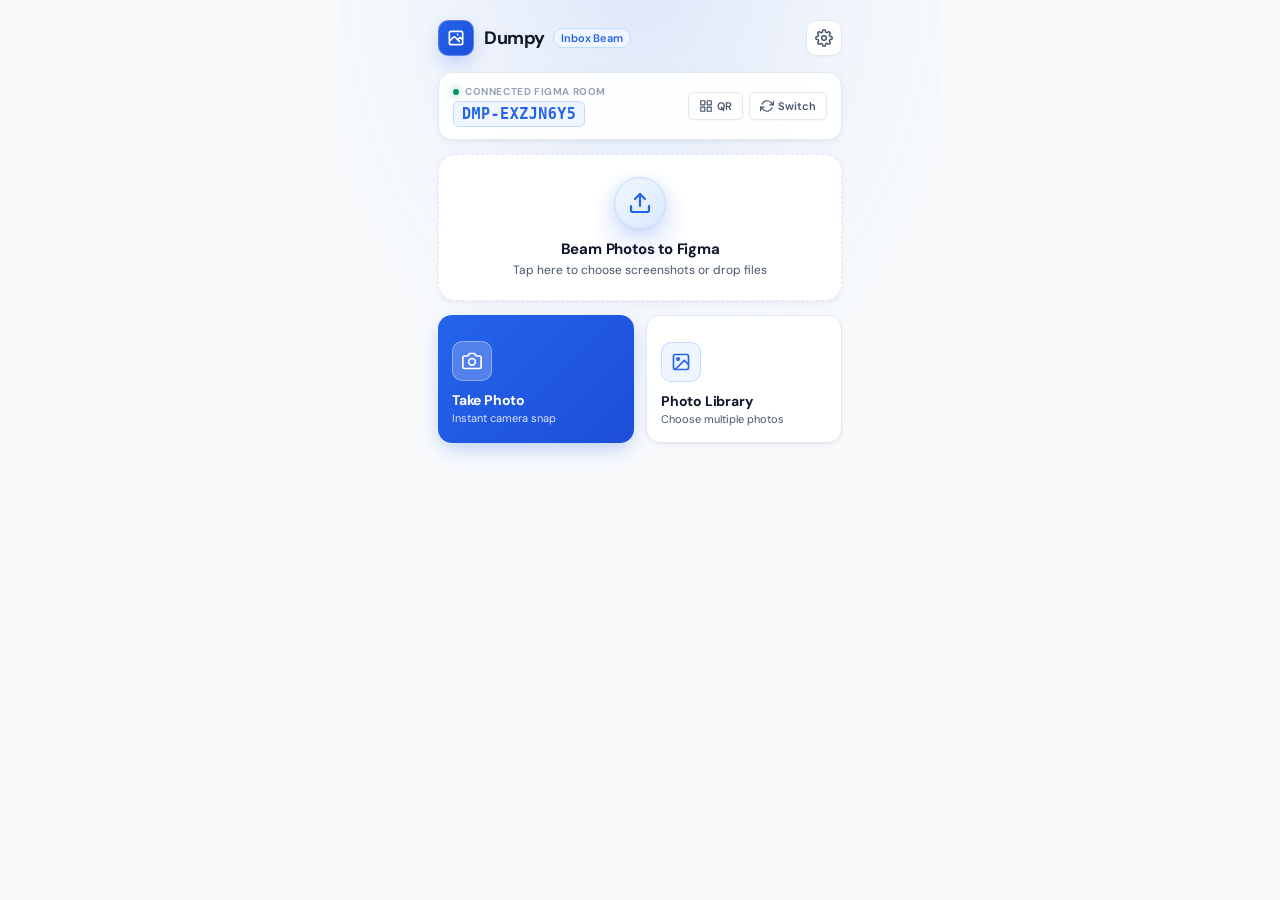
==== commit 020f1eaf: "fix(mobile): isolate file inputs and ensure Photo Library opens without triggering camera" ====
--- a/web/index.html
+++ b/web/index.html
@@ -6,7 +6,7 @@
   <meta name="apple-mobile-web-app-capable" content="yes">
   <meta name="apple-mobile-web-app-status-bar-style" content="default">
   <meta name="theme-color" content="#F8FAFC">
-  <title>Dumpy — Real-Time Mobile Screenshot Inbox</title>
+  <title>Dumpy — Mobile Screenshot Inbox</title>
   
   <!-- DM Sans Typography -->
   <link rel="preconnect" href="https://fonts.googleapis.com">
@@ -17,10 +17,11 @@
 </head>
 <body>
 
+  <!-- Subtle Ambient Glow Background -->
   <div class="app-background-glow"></div>
 
   <div class="app-wrapper">
-    <!-- Top App Header -->
+    <!-- Header -->
     <header class="app-header">
       <div class="brand-wrap">
         <div class="brand-icon">
@@ -30,7 +31,7 @@
         </div>
         <div class="brand-text-group">
           <span class="brand-title">Dumpy</span>
-          <span class="brand-badge">Mobile Uploader</span>
+          <span class="brand-badge">Inbox Beam</span>
         </div>
       </div>
 
@@ -49,7 +50,7 @@
       <div class="room-details">
         <div class="room-caption">
           <span class="live-dot"></span>
-          <span>Connected Room</span>
+          <span>Connected Figma Room</span>
         </div>
         <div class="room-code-badge" id="roomCodeDisplay" title="Tap to copy Room Code">
           <span class="room-code-text">DMP-.....</span>
@@ -79,12 +80,12 @@
       </div>
     </div>
 
-    <!-- Collapsible QR Code Card for pairing second phone -->
+    <!-- Collapsible Secondary Device QR Card -->
     <div class="qr-pairing-card" id="webQRCard" style="display: none;">
       <div class="qr-canvas-wrapper" id="webQrContainer"></div>
       <div class="qr-pairing-meta">
-        <div class="qr-pairing-title">Pair Another Device</div>
-        <p class="qr-pairing-desc">Scan with another phone camera to upload screenshots to this same Figma canvas.</p>
+        <div class="qr-pairing-title">Pair Another Phone</div>
+        <p class="qr-pairing-desc">Scan with another phone to beam screenshots directly into this same Figma workspace.</p>
         <button class="btn-copy-link" id="btnCopyWebLink">
           <svg class="icon" viewBox="0 0 24 24">
             <rect x="9" y="9" width="13" height="13" rx="2" ry="2"/>
@@ -95,9 +96,8 @@
       </div>
     </div>
 
-    <!-- Hero Interactive Dropzone & Status Card -->
+    <!-- Hero Interactive Dropzone Card (Opens Photo Library on Tap or Accepts Drops) -->
     <div class="upload-card" id="uploadCard" role="button" tabindex="0" title="Tap to select photos or drop files here">
-      <input type="file" id="fileInput" class="hidden-input" accept="image/*" multiple />
       <div class="upload-pulse-ring"></div>
       <div class="upload-icon-halo">
         <svg class="icon upload-arrow-icon" viewBox="0 0 24 24">
@@ -107,16 +107,14 @@
         </svg>
       </div>
       <div class="upload-instructions">
-        <div class="upload-title">Beam Screenshots to Figma</div>
-        <div class="upload-subtitle">Tap Camera or Gallery below to upload instantly</div>
-      </div>
-    </div>
-
-    <!-- Primary Quick Actions: Camera & Gallery Cards -->
+        <div class="upload-title">Beam Photos to Figma</div>
+        <div class="upload-subtitle">Tap here to choose screenshots or drop files</div>
+      </div>
+    </div>
+
+    <!-- Explicit Quick Action Buttons: Camera & Photo Library -->
     <div class="action-grid">
-      <input type="file" id="cameraInput" class="hidden-input" accept="image/*" capture="environment" />
-      
-      <!-- Take Photo Action Card -->
+      <!-- Take Photo Action Button -->
       <button class="action-card action-card-camera" id="btnCamera" type="button">
         <div class="action-card-glow"></div>
         <div class="action-card-icon-wrap">
@@ -131,7 +129,7 @@
         </div>
       </button>
 
-      <!-- Photo Library Action Card -->
+      <!-- Photo Library Action Button -->
       <button class="action-card action-card-gallery" id="btnGallery" type="button">
         <div class="action-card-glow"></div>
         <div class="action-card-icon-wrap">
@@ -143,7 +141,7 @@
         </div>
         <div class="action-card-text">
           <span class="action-card-title">Photo Library</span>
-          <span class="action-card-sub">Choose multiple screenshots</span>
+          <span class="action-card-sub">Choose multiple photos</span>
         </div>
       </button>
     </div>
@@ -156,6 +154,12 @@
       </div>
       <div class="queue-list" id="queueList"></div>
     </div>
+  </div>
+
+  <!-- Dedicated Isolated Hidden File Inputs (Zero Pointer Overlap) -->
+  <div style="display: none; visibility: hidden; position: fixed; pointer-events: none; width: 0; height: 0; overflow: hidden;" aria-hidden="true">
+    <input type="file" id="fileInput" accept="image/png,image/jpeg,image/jpg,image/webp,image/gif,image/heic,image/heif,image/*" multiple />
+    <input type="file" id="cameraInput" accept="image/*" capture="environment" />
   </div>
 
   <!-- Room Switching Modal -->
--- a/web/style.css
+++ b/web/style.css
@@ -1,6 +1,6 @@
 /* ==============================================================================
    DUMPY Mobile Web Uploader — Modern, Minimal & High-End Design System
-   Typography: DM Sans Exclusively | Light Mode Sapphire Theme
+   Typography: DM Sans Exclusively | Clean Sapphire Indigo Palette
    ============================================================================== */
 
 :root {
@@ -18,7 +18,7 @@
   --primary-gradient-glow: linear-gradient(135deg, rgba(37, 99, 235, 0.9) 0%, rgba(29, 78, 216, 0.9) 100%);
   --primary-light: #EFF6FF;
   --primary-border: #BFDBFE;
-  --primary-glow: rgba(37, 99, 235, 0.2);
+  --primary-glow: rgba(37, 99, 235, 0.18);
   
   /* Status Colors */
   --success: #059669;
@@ -99,6 +99,19 @@
   z-index: 1;
 }
 
+/* SVG Icon Base */
+.icon {
+  width: 20px;
+  height: 20px;
+  stroke: currentColor;
+  stroke-width: 2;
+  stroke-linecap: round;
+  stroke-linejoin: round;
+  fill: none;
+  display: inline-block;
+  vertical-align: middle;
+}
+
 /* Header */
 .app-header {
   display: flex;
@@ -128,9 +141,6 @@
 .brand-icon .icon {
   width: 20px;
   height: 20px;
-  stroke: currentColor;
-  stroke-width: 2;
-  fill: none;
 }
 
 .brand-text-group {
@@ -188,9 +198,6 @@
 .btn-icon .icon {
   width: 18px;
   height: 18px;
-  stroke: currentColor;
-  stroke-width: 2;
-  fill: none;
 }
 
 /* Room Status Banner */
@@ -268,9 +275,7 @@
   width: 13px;
   height: 13px;
   stroke: var(--primary);
-  stroke-width: 2;
-  fill: none;
-  opacity: 0.7;
+  opacity: 0.75;
 }
 
 .room-banner-actions {
@@ -305,12 +310,9 @@
 .btn-subtle-action .icon {
   width: 14px;
   height: 14px;
-  stroke: currentColor;
-  stroke-width: 2;
-  fill: none;
-}
-
-/* QR Code Pairing Card */
+}
+
+/* Secondary Device QR Code Card */
 .qr-pairing-card {
   background: var(--bg-card);
   border: 1px solid var(--border);
@@ -390,9 +392,6 @@
 .btn-copy-link .icon {
   width: 13px;
   height: 13px;
-  stroke: currentColor;
-  stroke-width: 2;
-  fill: none;
 }
 
 /* Hero Dropzone Card */
@@ -412,6 +411,7 @@
   cursor: pointer;
   transition: all 0.2s cubic-bezier(0.16, 1, 0.3, 1);
   overflow: hidden;
+  user-select: none;
 }
 
 .upload-card:hover {
@@ -422,7 +422,7 @@
 }
 
 .upload-card:active {
-  transform: scale(0.99);
+  transform: scale(0.985);
 }
 
 .upload-card.drag-over {
@@ -464,9 +464,7 @@
 .upload-arrow-icon {
   width: 24px;
   height: 24px;
-  stroke: currentColor;
   stroke-width: 2.2;
-  fill: none;
 }
 
 .upload-instructions {
@@ -490,22 +488,12 @@
   line-height: 1.35;
 }
 
-.hidden-input {
-  position: absolute;
-  top: 0;
-  left: 0;
-  width: 100%;
-  height: 100%;
-  opacity: 0;
-  cursor: pointer;
-  z-index: 2;
-}
-
-/* Primary Action Grid (Camera & Photo Library Cards) */
+/* Primary Action Grid (Camera & Photo Library Buttons) */
 .action-grid {
   display: grid;
   grid-template-columns: 1fr 1fr;
   gap: 12px;
+  position: relative;
 }
 
 .action-card {
@@ -521,6 +509,8 @@
   overflow: hidden;
   text-align: left;
   transition: all 0.2s cubic-bezier(0.16, 1, 0.3, 1);
+  user-select: none;
+  width: 100%;
 }
 
 .action-card:active {
@@ -595,9 +585,6 @@
 .action-card-icon-wrap .icon {
   width: 20px;
   height: 20px;
-  stroke: currentColor;
-  stroke-width: 2;
-  fill: none;
 }
 
 .action-card-text {
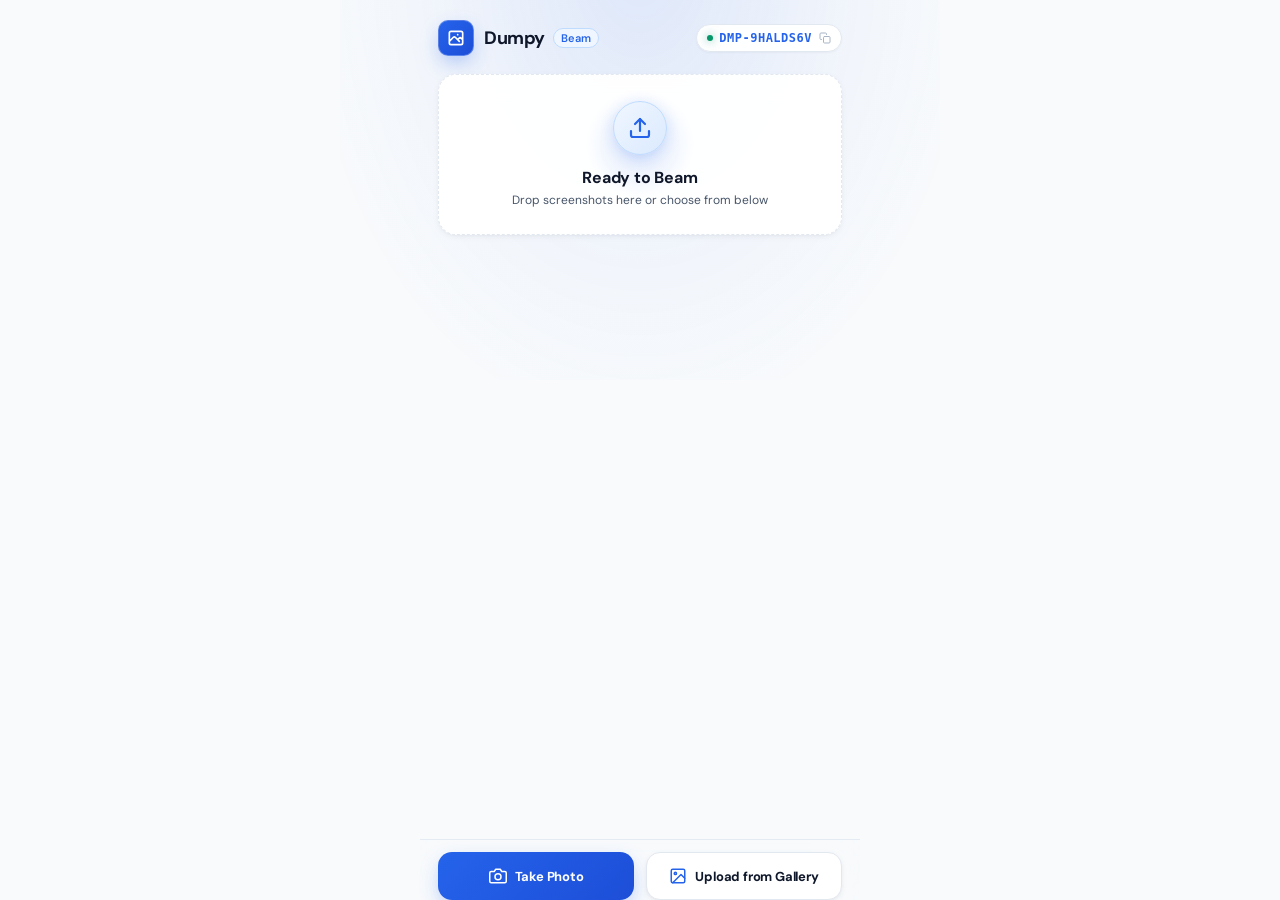
==== commit 6465da9a: "feat(mobile): bottom dual FAB buttons, minimal room pill & enhanced activity feed" ====
--- a/web/index.html
+++ b/web/index.html
@@ -21,7 +21,7 @@
   <div class="app-background-glow"></div>
 
   <div class="app-wrapper">
-    <!-- Header -->
+    <!-- Clean App Header with Room ID Badge -->
     <header class="app-header">
       <div class="brand-wrap">
         <div class="brand-icon">
@@ -31,187 +31,92 @@
         </div>
         <div class="brand-text-group">
           <span class="brand-title">Dumpy</span>
-          <span class="brand-badge">Inbox Beam</span>
+          <span class="brand-badge">Beam</span>
         </div>
       </div>
 
-      <div class="header-controls">
-        <button class="btn-icon" id="btnSettings" title="Supabase Credentials" aria-label="Settings">
-          <svg class="icon" viewBox="0 0 24 24">
-            <circle cx="12" cy="12" r="3"/>
-            <path d="M19.4 15a1.65 1.65 0 00.33 1.82l.06.06a2 2 0 010 2.83 2 2 0 01-2.83 0l-.06-.06a1.65 1.65 0 00-1.82-.33 1.65 1.65 0 00-1 1.51V21a2 2 0 01-2 2 2 2 0 01-2-2v-.09A1.65 1.65 0 009 19.4a1.65 1.65 0 00-1.82.33l-.06.06a2 2 0 01-2.83 0 2 2 0 010-2.83l.06-.06a1.65 1.65 0 00.33-1.82 1.65 1.65 0 00-1.51-1H3a2 2 0 01-2-2 2 2 0 012-2h.09A1.65 1.65 0 004.6 9a1.65 1.65 0 00-.33-1.82l-.06-.06a2 2 0 010-2.83 2 2 0 012.83 0l.06.06a1.65 1.65 0 001.82.33H9a1.65 1.65 0 001-1.51V3a2 2 0 012-2 2 2 0 012 2v.09a1.65 1.65 0 001 1.51 1.65 1.65 0 001.82-.33l.06-.06a2 2 0 012.83 0 2 2 0 010 2.83l-.06.06a1.65 1.65 0 00-.33 1.82V9a1.65 1.65 0 001.51 1H21a2 2 0 012 2 2 2 0 01-2 2h-.09a1.65 1.65 0 00-1.51 1z"/>
-          </svg>
-        </button>
+      <!-- Room ID Badge with Tap-to-Copy -->
+      <div class="room-pill" id="roomCodeDisplay" title="Tap to copy Room ID">
+        <span class="live-dot"></span>
+        <span class="room-code-text" id="roomCodeText">DMP-........</span>
+        <svg class="icon copy-icon" viewBox="0 0 24 24">
+          <rect x="9" y="9" width="13" height="13" rx="2" ry="2"/>
+          <path d="M5 15H4a2 2 0 01-2-2V4a2 2 0 012-2h9a2 2 0 012 2v1"/>
+        </svg>
       </div>
     </header>
 
-    <!-- Room Status Card -->
-    <div class="room-banner" id="roomBanner">
-      <div class="room-details">
-        <div class="room-caption">
-          <span class="live-dot"></span>
-          <span>Connected Figma Room</span>
-        </div>
-        <div class="room-code-badge" id="roomCodeDisplay" title="Tap to copy Room Code">
-          <span class="room-code-text">DMP-.....</span>
-          <svg class="icon copy-icon" viewBox="0 0 24 24">
-            <rect x="9" y="9" width="13" height="13" rx="2" ry="2"/>
-            <path d="M5 15H4a2 2 0 01-2-2V4a2 2 0 012-2h9a2 2 0 012 2v1"/>
+    <!-- Main Content Container (Padded above bottom floating FAB bar) -->
+    <main class="main-content">
+      <!-- Hero Interactive Dropzone Card -->
+      <div class="upload-dropzone" id="uploadCard" role="button" tabindex="0" title="Tap or drop screenshots to beam to Figma">
+        <div class="dropzone-pulse-halo"></div>
+        <div class="dropzone-icon-wrap">
+          <svg class="icon upload-arrow-icon" viewBox="0 0 24 24">
+            <path d="M21 15v4a2 2 0 01-2 2H5a2 2 0 01-2-2v-4"/>
+            <polyline points="17 8 12 3 7 8"/>
+            <line x1="12" y1="3" x2="12" y2="15"/>
           </svg>
         </div>
+        <div class="dropzone-text-group">
+          <div class="dropzone-title">Ready to Beam</div>
+          <div class="dropzone-subtitle">Drop screenshots here or choose from below</div>
+        </div>
       </div>
-      <div class="room-banner-actions">
-        <button class="btn-subtle-action" id="btnToggleQR" title="Show/Hide QR Code">
-          <svg class="icon" viewBox="0 0 24 24">
-            <rect x="3" y="3" width="7" height="7"/>
-            <rect x="14" y="3" width="7" height="7"/>
-            <rect x="14" y="14" width="7" height="7"/>
-            <rect x="3" y="14" width="7" height="7"/>
-          </svg>
-          <span>QR</span>
+
+      <!-- Live Upload Activity Feed -->
+      <section class="activity-section" id="queueSection" style="display: none;">
+        <div class="activity-header">
+          <div class="activity-title-group">
+            <span class="activity-title">Upload Activity</span>
+            <span class="activity-count-badge" id="queueCountBadge">0 files</span>
+          </div>
+          <button class="btn-clear-activity" id="btnClearQueue" title="Clear finished activity">
+            <svg class="icon" viewBox="0 0 24 24">
+              <polyline points="3 6 5 6 21 6"/>
+              <path d="M19 6v14a2 2 0 01-2 2H7a2 2 0 01-2-2V6m3 0V4a2 2 0 012-2h4a2 2 0 012 2v2"/>
+            </svg>
+            <span>Clear</span>
+          </button>
+        </div>
+
+        <div class="activity-list" id="queueList"></div>
+      </section>
+    </main>
+
+    <!-- Bottom Floating Action Bar (Dual FAB Buttons) -->
+    <footer class="bottom-fab-bar">
+      <div class="fab-grid">
+        <!-- Take Photo FAB -->
+        <button class="fab-btn fab-camera" id="btnCamera" type="button">
+          <div class="fab-icon-wrap">
+            <svg class="icon" viewBox="0 0 24 24">
+              <path d="M23 19a2 2 0 01-2 2H3a2 2 0 01-2-2V8a2 2 0 012-2h4l2-3h6l2 3h4a2 2 0 012 2z"/>
+              <circle cx="12" cy="13" r="4"/>
+            </svg>
+          </div>
+          <span class="fab-label">Take Photo</span>
         </button>
-        <button class="btn-subtle-action" id="btnChangeRoom" title="Switch Room Code">
-          <svg class="icon" viewBox="0 0 24 24">
-            <path d="M23 4v6h-6M1 20v-6h6"/>
-            <path d="M3.51 9a9 9 0 0114.85-3.36L23 10M1 14l4.64 4.36A9 9 0 0020.49 15"/>
-          </svg>
-          <span>Switch</span>
+
+        <!-- Upload from Gallery FAB -->
+        <button class="fab-btn fab-gallery" id="btnGallery" type="button">
+          <div class="fab-icon-wrap">
+            <svg class="icon" viewBox="0 0 24 24">
+              <rect x="3" y="3" width="18" height="18" rx="2" ry="2"/>
+              <circle cx="8.5" cy="8.5" r="1.5"/>
+              <polyline points="21 15 16 10 5 21"/>
+            </svg>
+          </div>
+          <span class="fab-label">Upload from Gallery</span>
         </button>
       </div>
-    </div>
-
-    <!-- Collapsible Secondary Device QR Card -->
-    <div class="qr-pairing-card" id="webQRCard" style="display: none;">
-      <div class="qr-canvas-wrapper" id="webQrContainer"></div>
-      <div class="qr-pairing-meta">
-        <div class="qr-pairing-title">Pair Another Phone</div>
-        <p class="qr-pairing-desc">Scan with another phone to beam screenshots directly into this same Figma workspace.</p>
-        <button class="btn-copy-link" id="btnCopyWebLink">
-          <svg class="icon" viewBox="0 0 24 24">
-            <rect x="9" y="9" width="13" height="13" rx="2" ry="2"/>
-            <path d="M5 15H4a2 2 0 01-2-2V4a2 2 0 012-2h9a2 2 0 012 2v1"/>
-          </svg>
-          <span>Copy Pairing Link</span>
-        </button>
-      </div>
-    </div>
-
-    <!-- Hero Interactive Dropzone Card (Opens Photo Library on Tap or Accepts Drops) -->
-    <div class="upload-card" id="uploadCard" role="button" tabindex="0" title="Tap to select photos or drop files here">
-      <div class="upload-pulse-ring"></div>
-      <div class="upload-icon-halo">
-        <svg class="icon upload-arrow-icon" viewBox="0 0 24 24">
-          <path d="M21 15v4a2 2 0 01-2 2H5a2 2 0 01-2-2v-4"/>
-          <polyline points="17 8 12 3 7 8"/>
-          <line x1="12" y1="3" x2="12" y2="15"/>
-        </svg>
-      </div>
-      <div class="upload-instructions">
-        <div class="upload-title">Beam Photos to Figma</div>
-        <div class="upload-subtitle">Tap here to choose screenshots or drop files</div>
-      </div>
-    </div>
-
-    <!-- Explicit Quick Action Buttons: Camera & Photo Library -->
-    <div class="action-grid">
-      <!-- Take Photo Action Button -->
-      <button class="action-card action-card-camera" id="btnCamera" type="button">
-        <div class="action-card-glow"></div>
-        <div class="action-card-icon-wrap">
-          <svg class="icon" viewBox="0 0 24 24">
-            <path d="M23 19a2 2 0 01-2 2H3a2 2 0 01-2-2V8a2 2 0 012-2h4l2-3h6l2 3h4a2 2 0 012 2z"/>
-            <circle cx="12" cy="13" r="4"/>
-          </svg>
-        </div>
-        <div class="action-card-text">
-          <span class="action-card-title">Take Photo</span>
-          <span class="action-card-sub">Instant camera snap</span>
-        </div>
-      </button>
-
-      <!-- Photo Library Action Button -->
-      <button class="action-card action-card-gallery" id="btnGallery" type="button">
-        <div class="action-card-glow"></div>
-        <div class="action-card-icon-wrap">
-          <svg class="icon" viewBox="0 0 24 24">
-            <rect x="3" y="3" width="18" height="18" rx="2" ry="2"/>
-            <circle cx="8.5" cy="8.5" r="1.5"/>
-            <polyline points="21 15 16 10 5 21"/>
-          </svg>
-        </div>
-        <div class="action-card-text">
-          <span class="action-card-title">Photo Library</span>
-          <span class="action-card-sub">Choose multiple photos</span>
-        </div>
-      </button>
-    </div>
-
-    <!-- Live Upload Queue Section -->
-    <div class="queue-container" id="queueSection" style="display: none;">
-      <div class="queue-header">
-        <span class="queue-title">Upload Activity</span>
-        <span class="queue-count" id="queueCountBadge">0 files</span>
-      </div>
-      <div class="queue-list" id="queueList"></div>
-    </div>
+    </footer>
   </div>
 
-  <!-- Dedicated Isolated Hidden File Inputs (Zero Pointer Overlap) -->
+  <!-- Dedicated Off-DOM Hidden File Inputs -->
   <div style="display: none; visibility: hidden; position: fixed; pointer-events: none; width: 0; height: 0; overflow: hidden;" aria-hidden="true">
     <input type="file" id="fileInput" accept="image/png,image/jpeg,image/jpg,image/webp,image/gif,image/heic,image/heif,image/*" multiple />
     <input type="file" id="cameraInput" accept="image/*" capture="environment" />
-  </div>
-
-  <!-- Room Switching Modal -->
-  <div class="modal-overlay" id="roomModal">
-    <div class="modal-content">
-      <div class="modal-header">
-        <div class="modal-title">Switch Pairing Room</div>
-        <button class="btn-icon" id="btnCloseRoomModal">
-          <svg class="icon" viewBox="0 0 24 24">
-            <line x1="18" y1="6" x2="6" y2="18"/>
-            <line x1="6" y1="6" x2="18" y2="18"/>
-          </svg>
-        </button>
-      </div>
-      <div class="modal-body">
-        <div class="form-group">
-          <label class="form-label" for="inputRoomCode">Room Code (e.g. DMP-7K9X2M4P)</label>
-          <input type="text" class="form-input" id="inputRoomCode" placeholder="Enter Room Code" />
-        </div>
-      </div>
-      <div class="modal-footer">
-        <button class="btn-submit" id="btnSaveRoom">Connect Room</button>
-      </div>
-    </div>
-  </div>
-
-  <!-- Settings Modal -->
-  <div class="modal-overlay" id="settingsModal">
-    <div class="modal-content">
-      <div class="modal-header">
-        <div class="modal-title">Supabase Configuration</div>
-        <button class="btn-icon" id="btnCloseSettings">
-          <svg class="icon" viewBox="0 0 24 24">
-            <line x1="18" y1="6" x2="6" y2="18"/>
-            <line x1="6" y1="6" x2="18" y2="18"/>
-          </svg>
-        </button>
-      </div>
-      <div class="modal-body">
-        <div class="form-group">
-          <label class="form-label" for="inputSupabaseUrl">Supabase Project URL</label>
-          <input type="text" class="form-input" id="inputSupabaseUrl" placeholder="https://nivrnksfmkskmjdjzvzb.supabase.co" />
-        </div>
-        <div class="form-group">
-          <label class="form-label" for="inputSupabaseKey">Supabase Anon Key</label>
-          <input type="password" class="form-input" id="inputSupabaseKey" placeholder="eyJhbGciOiJIUzI1NiIsInR5cCI6..." />
-        </div>
-      </div>
-      <div class="modal-footer">
-        <button class="btn-submit" id="btnSaveSettings">Save Settings</button>
-      </div>
-    </div>
   </div>
 
   <!-- Toast Notification -->
@@ -220,7 +125,7 @@
       <path d="M22 11.08V12a10 10 0 1 1-5.93-9.14"/>
       <polyline points="22 4 12 14.01 9 11.01"/>
     </svg>
-    <span id="toastText">Uploaded successfully</span>
+    <span id="toastText">Delivered to Figma</span>
   </div>
 
   <script src="/web/config.js"></script>
--- a/web/style.css
+++ b/web/style.css
@@ -15,7 +15,6 @@
   --primary: #2563EB;
   --primary-hover: #1D4ED8;
   --primary-gradient: linear-gradient(135deg, #2563EB 0%, #1D4ED8 100%);
-  --primary-gradient-glow: linear-gradient(135deg, rgba(37, 99, 235, 0.9) 0%, rgba(29, 78, 216, 0.9) 100%);
   --primary-light: #EFF6FF;
   --primary-border: #BFDBFE;
   --primary-glow: rgba(37, 99, 235, 0.18);
@@ -42,13 +41,15 @@
   --radius-md: 14px;
   --radius-lg: 18px;
   --radius-xl: 24px;
+  --radius-full: 9999px;
   
   /* Shadows */
   --shadow-xs: 0 1px 2px rgba(15, 23, 42, 0.04);
   --shadow-sm: 0 2px 6px rgba(15, 23, 42, 0.05), 0 1px 2px rgba(15, 23, 42, 0.03);
   --shadow-md: 0 10px 25px -4px rgba(15, 23, 42, 0.07), 0 4px 10px -2px rgba(15, 23, 42, 0.03);
-  --shadow-primary: 0 8px 20px -3px rgba(37, 99, 235, 0.3);
-  --shadow-glow: 0 0 24px rgba(37, 99, 235, 0.18);
+  --shadow-lg: 0 20px 35px -6px rgba(15, 23, 42, 0.12), 0 8px 16px -4px rgba(15, 23, 42, 0.06);
+  --shadow-primary: 0 8px 20px -3px rgba(37, 99, 235, 0.35);
+  --shadow-fab: 0 12px 30px -4px rgba(15, 23, 42, 0.15), 0 4px 12px -2px rgba(15, 23, 42, 0.08);
 }
 
 * {
@@ -93,8 +94,8 @@
   min-height: 100vh;
   display: flex;
   flex-direction: column;
-  padding: 16px 18px env(safe-area-inset-bottom, 24px) 18px;
-  gap: 14px;
+  padding: 16px 18px 110px 18px; /* Extra bottom padding so content scrolls above FAB bar */
+  gap: 16px;
   position: relative;
   z-index: 1;
 }
@@ -167,69 +168,28 @@
   letter-spacing: -0.1px;
 }
 
-.header-controls {
-  display: flex;
-  align-items: center;
-  gap: 8px;
-}
-
-.btn-icon {
-  background: var(--bg-card);
+/* Room Status Pill in Header */
+.room-pill {
+  display: inline-flex;
+  align-items: center;
+  gap: 6px;
+  background: rgba(255, 255, 255, 0.95);
+  backdrop-filter: blur(10px);
   border: 1px solid var(--border);
-  color: var(--text-secondary);
-  width: 36px;
-  height: 36px;
-  border-radius: var(--radius-sm);
-  display: flex;
-  align-items: center;
-  justify-content: center;
+  padding: 6px 10px;
+  border-radius: var(--radius-full);
+  box-shadow: var(--shadow-xs);
   cursor: pointer;
-  box-shadow: var(--shadow-xs);
   transition: all 0.15s ease;
-}
-.btn-icon:hover {
-  color: var(--text-main);
+  user-select: none;
+}
+.room-pill:hover {
+  background: #FFFFFF;
   border-color: #CBD5E1;
-  background: var(--bg-card-hover);
-}
-.btn-icon:active {
-  transform: scale(0.95);
-}
-.btn-icon .icon {
-  width: 18px;
-  height: 18px;
-}
-
-/* Room Status Banner */
-.room-banner {
-  background: rgba(255, 255, 255, 0.92);
-  backdrop-filter: blur(12px);
-  border: 1px solid var(--border);
-  border-radius: var(--radius-md);
-  padding: 12px 14px;
-  display: flex;
-  align-items: center;
-  justify-content: space-between;
-  gap: 12px;
   box-shadow: var(--shadow-sm);
 }
-
-.room-details {
-  display: flex;
-  flex-direction: column;
-  gap: 3px;
-  min-width: 0;
-}
-
-.room-caption {
-  font-size: 10px;
-  font-weight: 700;
-  text-transform: uppercase;
-  letter-spacing: 0.6px;
-  color: var(--text-muted);
-  display: flex;
-  align-items: center;
-  gap: 6px;
+.room-pill:active {
+  transform: scale(0.96);
 }
 
 .live-dot {
@@ -247,165 +207,42 @@
   100% { opacity: 1; transform: scale(1); }
 }
 
-.room-code-badge {
-  display: inline-flex;
-  align-items: center;
-  gap: 6px;
+.room-code-text {
   font-family: monospace;
-  font-size: 15px;
+  font-size: 12px;
   font-weight: 700;
   color: var(--primary);
-  background: var(--primary-light);
-  padding: 3px 8px;
-  border-radius: var(--radius-xs);
-  border: 1px solid var(--primary-border);
-  width: fit-content;
-  cursor: pointer;
-  transition: all 0.15s ease;
   letter-spacing: 0.5px;
 }
-.room-code-badge:hover {
-  background: #DBEAFE;
-}
-.room-code-badge:active {
-  transform: scale(0.96);
-}
 
 .copy-icon {
-  width: 13px;
-  height: 13px;
-  stroke: var(--primary);
-  opacity: 0.75;
-}
-
-.room-banner-actions {
-  display: flex;
-  align-items: center;
-  gap: 6px;
-}
-
-.btn-subtle-action {
-  background: var(--bg-card);
-  border: 1px solid var(--border);
-  color: var(--text-secondary);
-  padding: 6px 10px;
-  border-radius: var(--radius-xs);
-  font-size: 11px;
-  font-weight: 600;
-  cursor: pointer;
-  display: inline-flex;
-  align-items: center;
-  gap: 4px;
-  transition: all 0.15s ease;
-  box-shadow: var(--shadow-xs);
-}
-.btn-subtle-action:hover {
-  background: var(--bg-card-hover);
-  color: var(--text-main);
-  border-color: #CBD5E1;
-}
-.btn-subtle-action:active {
-  transform: scale(0.95);
-}
-.btn-subtle-action .icon {
-  width: 14px;
-  height: 14px;
-}
-
-/* Secondary Device QR Code Card */
-.qr-pairing-card {
-  background: var(--bg-card);
-  border: 1px solid var(--border);
-  border-radius: var(--radius-md);
-  padding: 14px;
-  display: flex;
-  align-items: center;
-  gap: 14px;
-  box-shadow: var(--shadow-sm);
-  animation: slideDown 0.2s ease;
-}
-
-@keyframes slideDown {
-  from { opacity: 0; transform: translateY(-6px); }
-  to { opacity: 1; transform: translateY(0); }
-}
-
-.qr-canvas-wrapper {
-  width: 96px;
-  height: 96px;
-  background: #FFFFFF;
-  border: 1px solid var(--border);
-  border-radius: var(--radius-sm);
-  padding: 4px;
-  display: flex;
-  align-items: center;
-  justify-content: center;
-  flex-shrink: 0;
-  box-shadow: var(--shadow-xs);
-}
-.qr-canvas-wrapper svg, .qr-canvas-wrapper img {
-  width: 100% !important;
-  height: 100% !important;
-  display: block;
-  object-fit: contain;
-}
-
-.qr-pairing-meta {
-  display: flex;
-  flex-direction: column;
-  gap: 5px;
+  width: 12px;
+  height: 12px;
+  stroke: var(--text-muted);
+  opacity: 0.8;
+  margin-left: 1px;
+}
+
+/* Main Content Area */
+.main-content {
+  display: flex;
+  flex-direction: column;
+  gap: 16px;
   flex: 1;
-  min-width: 0;
-}
-
-.qr-pairing-title {
-  font-size: 13px;
-  font-weight: 700;
-  color: var(--text-main);
-}
-
-.qr-pairing-desc {
-  font-size: 11px;
-  color: var(--text-secondary);
-  line-height: 1.35;
-}
-
-.btn-copy-link {
-  background: var(--primary-light);
-  border: 1px solid var(--primary-border);
-  color: var(--primary);
-  padding: 5px 9px;
-  border-radius: var(--radius-xs);
-  font-size: 11px;
-  font-weight: 600;
-  cursor: pointer;
-  display: inline-flex;
-  align-items: center;
-  gap: 4px;
-  width: fit-content;
-  margin-top: 3px;
-  transition: all 0.15s ease;
-}
-.btn-copy-link:hover {
-  background: #DBEAFE;
-}
-.btn-copy-link .icon {
-  width: 13px;
-  height: 13px;
 }
 
 /* Hero Dropzone Card */
-.upload-card {
+.upload-dropzone {
   background: rgba(255, 255, 255, 0.95);
   backdrop-filter: blur(12px);
   border: 1.5px dashed var(--border);
   border-radius: var(--radius-lg);
-  padding: 22px 18px;
+  padding: 26px 18px;
   display: flex;
   flex-direction: column;
   align-items: center;
   text-align: center;
-  gap: 10px;
+  gap: 12px;
   position: relative;
   box-shadow: var(--shadow-sm);
   cursor: pointer;
@@ -414,18 +251,18 @@
   user-select: none;
 }
 
-.upload-card:hover {
+.upload-dropzone:hover {
   border-color: var(--primary);
   background: #FFFFFF;
   box-shadow: var(--shadow-md);
   transform: translateY(-1px);
 }
 
-.upload-card:active {
+.upload-dropzone:active {
   transform: scale(0.985);
 }
 
-.upload-card.drag-over {
+.upload-dropzone.drag-over {
   border-color: var(--primary);
   border-style: solid;
   background: var(--primary-light);
@@ -433,10 +270,10 @@
   box-shadow: var(--shadow-primary);
 }
 
-.upload-pulse-ring {
+.dropzone-pulse-halo {
   position: absolute;
-  width: 100px;
-  height: 100px;
+  width: 110px;
+  height: 110px;
   border-radius: 50%;
   background: radial-gradient(circle, rgba(37, 99, 235, 0.15) 0%, transparent 70%);
   pointer-events: none;
@@ -445,9 +282,9 @@
   transform: translateX(-50%);
 }
 
-.upload-icon-halo {
-  width: 52px;
-  height: 52px;
+.dropzone-icon-wrap {
+  width: 54px;
+  height: 54px;
   border-radius: 50%;
   background: linear-gradient(135deg, #EFF6FF, #DBEAFE);
   border: 1px solid var(--primary-border);
@@ -455,7 +292,7 @@
   align-items: center;
   justify-content: center;
   color: var(--primary);
-  box-shadow: 0 4px 12px rgba(37, 99, 235, 0.15);
+  box-shadow: 0 4px 14px rgba(37, 99, 235, 0.18);
   transition: transform 0.2s ease;
   position: relative;
   z-index: 1;
@@ -467,182 +304,100 @@
   stroke-width: 2.2;
 }
 
-.upload-instructions {
-  display: flex;
-  flex-direction: column;
-  gap: 3px;
+.dropzone-text-group {
+  display: flex;
+  flex-direction: column;
+  gap: 4px;
   position: relative;
   z-index: 1;
 }
 
-.upload-title {
-  font-size: 15px;
+.dropzone-title {
+  font-size: 16px;
   font-weight: 700;
   color: var(--text-main);
   letter-spacing: -0.2px;
 }
 
-.upload-subtitle {
+.dropzone-subtitle {
   font-size: 12px;
   color: var(--text-secondary);
   line-height: 1.35;
 }
 
-/* Primary Action Grid (Camera & Photo Library Buttons) */
-.action-grid {
-  display: grid;
-  grid-template-columns: 1fr 1fr;
-  gap: 12px;
-  position: relative;
-}
-
-.action-card {
-  border: none;
-  border-radius: var(--radius-md);
-  padding: 16px 14px;
-  display: flex;
-  flex-direction: column;
-  align-items: flex-start;
+/* Live Upload Activity Section */
+.activity-section {
+  display: flex;
+  flex-direction: column;
   gap: 10px;
-  cursor: pointer;
-  position: relative;
-  overflow: hidden;
-  text-align: left;
-  transition: all 0.2s cubic-bezier(0.16, 1, 0.3, 1);
-  user-select: none;
-  width: 100%;
-}
-
-.action-card:active {
-  transform: scale(0.96);
-}
-
-/* Camera Card — Sapphire Gradient */
-.action-card-camera {
-  background: var(--primary-gradient);
-  color: #FFFFFF;
-  box-shadow: var(--shadow-primary);
-}
-
-.action-card-camera:hover {
-  filter: brightness(1.06);
-  transform: translateY(-2px);
-  box-shadow: 0 10px 24px rgba(37, 99, 235, 0.35);
-}
-
-.action-card-camera .action-card-icon-wrap {
-  background: rgba(255, 255, 255, 0.22);
-  color: #FFFFFF;
-  border: 1px solid rgba(255, 255, 255, 0.35);
-}
-
-.action-card-camera .action-card-title {
-  color: #FFFFFF;
-}
-
-.action-card-camera .action-card-sub {
-  color: rgba(255, 255, 255, 0.85);
-}
-
-/* Gallery Card — Crisp Surface with Sapphire Accent */
-.action-card-gallery {
-  background: #FFFFFF;
-  border: 1px solid var(--border);
-  color: var(--text-main);
-  box-shadow: var(--shadow-sm);
-}
-
-.action-card-gallery:hover {
-  border-color: var(--primary-border);
-  background: var(--primary-light);
-  transform: translateY(-2px);
-  box-shadow: var(--shadow-md);
-}
-
-.action-card-gallery .action-card-icon-wrap {
-  background: var(--primary-light);
-  color: var(--primary);
-  border: 1px solid var(--primary-border);
-}
-
-.action-card-gallery .action-card-title {
-  color: var(--text-main);
-}
-
-.action-card-gallery .action-card-sub {
-  color: var(--text-secondary);
-}
-
-.action-card-icon-wrap {
-  width: 40px;
-  height: 40px;
-  border-radius: var(--radius-sm);
-  display: flex;
-  align-items: center;
-  justify-content: center;
-  transition: transform 0.2s ease;
-}
-.action-card-icon-wrap .icon {
-  width: 20px;
-  height: 20px;
-}
-
-.action-card-text {
-  display: flex;
-  flex-direction: column;
-  gap: 2px;
-}
-
-.action-card-title {
-  font-size: 14px;
-  font-weight: 700;
-  letter-spacing: -0.2px;
-}
-
-.action-card-sub {
-  font-size: 11px;
-  line-height: 1.3;
-}
-
-/* Live Upload Queue Section */
-.queue-container {
-  display: flex;
-  flex-direction: column;
-  gap: 8px;
-  margin-top: 4px;
-}
-
-.queue-header {
+  animation: fadeIn 0.25s ease;
+}
+
+@keyframes fadeIn {
+  from { opacity: 0; transform: translateY(6px); }
+  to { opacity: 1; transform: translateY(0); }
+}
+
+.activity-header {
   display: flex;
   align-items: center;
   justify-content: space-between;
   padding: 0 2px;
 }
 
-.queue-title {
-  font-size: 13px;
+.activity-title-group {
+  display: flex;
+  align-items: center;
+  gap: 8px;
+}
+
+.activity-title {
+  font-size: 14px;
   font-weight: 700;
   color: var(--text-main);
   letter-spacing: -0.2px;
 }
 
-.queue-count {
+.activity-count-badge {
   font-size: 11px;
   font-weight: 600;
+  color: var(--primary);
+  background: var(--primary-light);
+  border: 1px solid var(--primary-border);
+  padding: 2px 8px;
+  border-radius: var(--radius-full);
+}
+
+.btn-clear-activity {
+  background: transparent;
+  border: none;
   color: var(--text-muted);
-  background: var(--bg-card);
-  border: 1px solid var(--border);
-  padding: 2px 7px;
-  border-radius: 10px;
-}
-
-.queue-list {
+  font-size: 11px;
+  font-weight: 600;
+  cursor: pointer;
+  display: inline-flex;
+  align-items: center;
+  gap: 4px;
+  padding: 4px 6px;
+  border-radius: var(--radius-xs);
+  transition: all 0.15s ease;
+}
+.btn-clear-activity:hover {
+  color: var(--danger);
+  background: #FEF2F2;
+}
+.btn-clear-activity .icon {
+  width: 13px;
+  height: 13px;
+}
+
+.activity-list {
   display: flex;
   flex-direction: column;
   gap: 8px;
 }
 
-/* Queue Card */
+/* Activity Card */
 .queue-card {
   background: #FFFFFF;
   border: 1px solid var(--border);
@@ -652,14 +407,14 @@
   align-items: center;
   gap: 12px;
   box-shadow: var(--shadow-xs);
-  animation: cardFadeIn 0.25s ease;
+  animation: cardSlide 0.25s cubic-bezier(0.16, 1, 0.3, 1);
   position: relative;
   overflow: hidden;
 }
 
-@keyframes cardFadeIn {
-  from { opacity: 0; transform: translateY(8px); }
-  to { opacity: 1; transform: translateY(0); }
+@keyframes cardSlide {
+  from { opacity: 0; transform: translateY(8px) scale(0.98); }
+  to { opacity: 1; transform: translateY(0) scale(1); }
 }
 
 .queue-thumb {
@@ -691,7 +446,7 @@
 
 .queue-meta {
   font-size: 10px;
-  color: var(--text-secondary);
+  color: var(--text-muted);
   display: flex;
   align-items: center;
   gap: 4px;
@@ -745,128 +500,104 @@
   border: 1px solid #FECACA;
 }
 
-/* Modals */
-.modal-overlay {
+/* Bottom Floating Action Bar (FABs) */
+.bottom-fab-bar {
   position: fixed;
-  inset: 0;
-  background: rgba(15, 23, 42, 0.45);
-  backdrop-filter: blur(8px);
-  display: none;
+  bottom: 0;
+  left: 50%;
+  transform: translateX(-50%);
+  width: 100%;
+  max-width: 440px;
+  padding: 12px 18px env(safe-area-inset-bottom, 16px) 18px;
+  background: rgba(248, 250, 252, 0.88);
+  backdrop-filter: blur(20px);
+  -webkit-backdrop-filter: blur(20px);
+  border-top: 1px solid rgba(226, 232, 240, 0.8);
+  z-index: 50;
+}
+
+.fab-grid {
+  display: grid;
+  grid-template-columns: 1fr 1fr;
+  gap: 12px;
+}
+
+.fab-btn {
+  border: none;
+  border-radius: var(--radius-md);
+  padding: 14px 12px;
+  display: flex;
   align-items: center;
   justify-content: center;
-  z-index: 100;
-  padding: 16px;
-}
-.modal-overlay.open {
-  display: flex;
-}
-
-.modal-content {
-  background: var(--bg-card);
-  border: 1px solid var(--border);
-  border-radius: var(--radius-lg);
-  width: 100%;
-  max-width: 360px;
-  box-shadow: var(--shadow-md);
-  display: flex;
-  flex-direction: column;
+  gap: 8px;
+  cursor: pointer;
+  position: relative;
   overflow: hidden;
-  animation: modalPop 0.2s cubic-bezier(0.16, 1, 0.3, 1);
-}
-
-@keyframes modalPop {
-  from { opacity: 0; transform: scale(0.95); }
-  to { opacity: 1; transform: scale(1); }
-}
-
-.modal-header {
-  display: flex;
-  align-items: center;
-  justify-content: space-between;
-  padding: 14px 18px;
-  border-bottom: 1px solid var(--border);
-}
-
-.modal-title {
-  font-size: 14px;
+  user-select: none;
+  transition: all 0.2s cubic-bezier(0.16, 1, 0.3, 1);
+  font-size: 13px;
   font-weight: 700;
-  color: var(--text-main);
-}
-
-.modal-body {
-  padding: 18px;
-  display: flex;
-  flex-direction: column;
-  gap: 14px;
-}
-
-.form-group {
-  display: flex;
-  flex-direction: column;
-  gap: 6px;
-}
-
-.form-label {
-  font-size: 11px;
-  font-weight: 600;
-  color: var(--text-secondary);
-}
-
-.form-input {
-  width: 100%;
-  background: var(--bg-subtle);
+  letter-spacing: -0.2px;
+}
+
+.fab-btn:active {
+  transform: scale(0.96);
+}
+
+.fab-icon-wrap {
+  display: flex;
+  align-items: center;
+  justify-content: center;
+  flex-shrink: 0;
+}
+.fab-icon-wrap .icon {
+  width: 18px;
+  height: 18px;
+}
+
+/* Take Photo FAB — Sapphire Gradient */
+.fab-camera {
+  background: var(--primary-gradient);
+  color: #FFFFFF;
+  box-shadow: var(--shadow-primary);
+}
+
+.fab-camera:hover {
+  filter: brightness(1.06);
+  transform: translateY(-2px);
+  box-shadow: 0 10px 24px rgba(37, 99, 235, 0.4);
+}
+
+/* Upload from Gallery FAB — Crisp Elevated Surface */
+.fab-gallery {
+  background: #FFFFFF;
   border: 1px solid var(--border);
   color: var(--text-main);
-  padding: 9px 12px;
-  border-radius: var(--radius-xs);
-  font-size: 13px;
-  outline: none;
-  transition: all 0.15s ease;
-}
-.form-input:focus {
-  border-color: var(--border-focus);
-  background: #FFFFFF;
-  box-shadow: 0 0 0 3px var(--primary-light);
-}
-
-.modal-footer {
-  padding: 12px 18px;
-  background: var(--bg-canvas);
-  border-top: 1px solid var(--border);
-  display: flex;
-  justify-content: flex-end;
-  gap: 8px;
-}
-
-.btn-submit {
-  background: var(--primary);
-  border: none;
-  color: #FFFFFF;
-  padding: 8px 16px;
-  border-radius: var(--radius-xs);
-  font-size: 12px;
-  font-weight: 600;
-  cursor: pointer;
-  box-shadow: var(--shadow-xs);
-  transition: all 0.15s ease;
-}
-.btn-submit:hover {
-  background: var(--primary-hover);
-}
-.btn-submit:active {
-  transform: scale(0.97);
+  box-shadow: var(--shadow-sm);
+}
+
+.fab-gallery:hover {
+  border-color: var(--primary-border);
+  background: var(--primary-light);
+  color: var(--primary);
+  transform: translateY(-2px);
+  box-shadow: var(--shadow-md);
+}
+
+.fab-gallery .icon {
+  color: var(--primary);
 }
 
 /* Toast Bar */
 .toast-bar {
   position: fixed;
-  bottom: 24px;
+  bottom: 84px; /* Positioned above FAB bar */
   left: 50%;
   transform: translateX(-50%) translateY(20px);
   background: rgba(15, 23, 42, 0.94);
   backdrop-filter: blur(8px);
   color: #FFFFFF;
-  padding: 9px 16px;
+  padding: 8px 16px;
   border-radius: 24px;
   font-size: 12px;
   font-weight: 600;
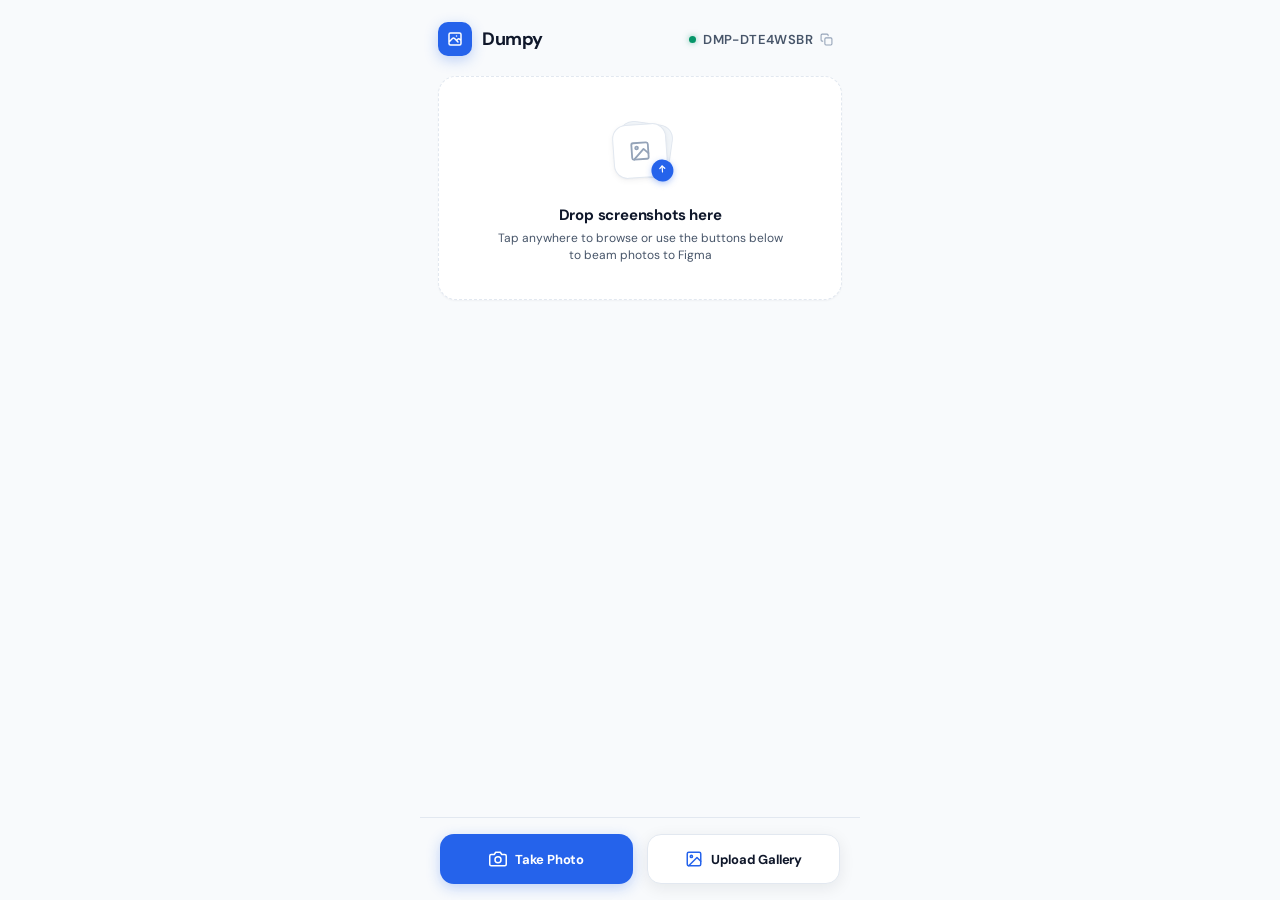
==== commit 5eaceccc: "feat(mobile): solid styling, creative empty state & universal image mime support" ====
--- a/web/index.html
+++ b/web/index.html
@@ -17,11 +17,8 @@
 </head>
 <body>
 
-  <!-- Subtle Ambient Glow Background -->
-  <div class="app-background-glow"></div>
-
   <div class="app-wrapper">
-    <!-- Clean App Header with Room ID Badge -->
+    <!-- Header: Brand Logo + Clean Room Code (No "Room" or "ID" text) -->
     <header class="app-header">
       <div class="brand-wrap">
         <div class="brand-icon">
@@ -29,16 +26,13 @@
             <path d="M4 16l4.586-4.586a2 2 0 012.828 0L16 16m-2-2l1.586-1.586a2 2 0 012.828 0L20 14m-6-6h.01M6 20h12a2 2 0 002-2V6a2 2 0 00-2-2H6a2 2 0 00-2 2v12a2 2 0 002 2z"/>
           </svg>
         </div>
-        <div class="brand-text-group">
-          <span class="brand-title">Dumpy</span>
-          <span class="brand-badge">Beam</span>
-        </div>
+        <span class="brand-title">Dumpy</span>
       </div>
 
-      <!-- Room ID Badge with Tap-to-Copy -->
-      <div class="room-pill" id="roomCodeDisplay" title="Tap to copy Room ID">
+      <!-- Clean Room Code Badge (Just the code with live dot & copy icon) -->
+      <div class="room-code-tag" id="roomCodeDisplay" title="Tap to copy pairing code" role="button" tabindex="0">
         <span class="live-dot"></span>
-        <span class="room-code-text" id="roomCodeText">DMP-........</span>
+        <span class="room-code-val" id="roomCodeText">DMP-........</span>
         <svg class="icon copy-icon" viewBox="0 0 24 24">
           <rect x="9" y="9" width="13" height="13" rx="2" ry="2"/>
           <path d="M5 15H4a2 2 0 01-2-2V4a2 2 0 012-2h9a2 2 0 012 2v1"/>
@@ -46,21 +40,34 @@
       </div>
     </header>
 
-    <!-- Main Content Container (Padded above bottom floating FAB bar) -->
+    <!-- Main Content Area -->
     <main class="main-content">
-      <!-- Hero Interactive Dropzone Card -->
-      <div class="upload-dropzone" id="uploadCard" role="button" tabindex="0" title="Tap or drop screenshots to beam to Figma">
-        <div class="dropzone-pulse-halo"></div>
-        <div class="dropzone-icon-wrap">
-          <svg class="icon upload-arrow-icon" viewBox="0 0 24 24">
-            <path d="M21 15v4a2 2 0 01-2 2H5a2 2 0 01-2-2v-4"/>
-            <polyline points="17 8 12 3 7 8"/>
-            <line x1="12" y1="3" x2="12" y2="15"/>
-          </svg>
+      <!-- Creative Minimal Empty State / Interactive Drop Area -->
+      <div class="empty-dropzone" id="uploadCard" role="button" tabindex="0" title="Tap to select photos or drop files">
+        <div class="creative-art">
+          <div class="art-card art-card-back">
+            <div class="art-line art-line-1"></div>
+            <div class="art-line art-line-2"></div>
+          </div>
+          <div class="art-card art-card-front">
+            <div class="art-image-icon">
+              <svg class="icon" viewBox="0 0 24 24">
+                <rect x="3" y="3" width="18" height="18" rx="2" ry="2"/>
+                <circle cx="8.5" cy="8.5" r="1.5"/>
+                <polyline points="21 15 16 10 5 21"/>
+              </svg>
+            </div>
+            <div class="art-badge">
+              <svg class="icon badge-icon" viewBox="0 0 24 24">
+                <polyline points="17 8 12 3 7 8"/>
+                <line x1="12" y1="3" x2="12" y2="15"/>
+              </svg>
+            </div>
+          </div>
         </div>
-        <div class="dropzone-text-group">
-          <div class="dropzone-title">Ready to Beam</div>
-          <div class="dropzone-subtitle">Drop screenshots here or choose from below</div>
+        <div class="empty-copy">
+          <div class="empty-headline" id="dropzoneTitle">Drop screenshots here</div>
+          <p class="empty-subtext">Tap anywhere to browse or use the buttons below to beam photos to Figma</p>
         </div>
       </div>
 
@@ -84,7 +91,7 @@
       </section>
     </main>
 
-    <!-- Bottom Floating Action Bar (Dual FAB Buttons) -->
+    <!-- Bottom Floating Action Bar (Solid Colors) -->
     <footer class="bottom-fab-bar">
       <div class="fab-grid">
         <!-- Take Photo FAB -->
@@ -107,7 +114,7 @@
               <polyline points="21 15 16 10 5 21"/>
             </svg>
           </div>
-          <span class="fab-label">Upload from Gallery</span>
+          <span class="fab-label">Upload Gallery</span>
         </button>
       </div>
     </footer>
@@ -115,7 +122,7 @@
 
   <!-- Dedicated Off-DOM Hidden File Inputs -->
   <div style="display: none; visibility: hidden; position: fixed; pointer-events: none; width: 0; height: 0; overflow: hidden;" aria-hidden="true">
-    <input type="file" id="fileInput" accept="image/png,image/jpeg,image/jpg,image/webp,image/gif,image/heic,image/heif,image/*" multiple />
+    <input type="file" id="fileInput" accept="image/png,image/jpeg,image/jpg,image/webp,image/gif,image/heic,image/heif,image/svg+xml,image/*" multiple />
     <input type="file" id="cameraInput" accept="image/*" capture="environment" />
   </div>
 
--- a/web/style.css
+++ b/web/style.css
@@ -1,23 +1,21 @@
 /* ==============================================================================
    DUMPY Mobile Web Uploader — Modern, Minimal & High-End Design System
-   Typography: DM Sans Exclusively | Clean Sapphire Indigo Palette
+   Typography: DM Sans Exclusively | Solid Sapphire & Slate Color Palette
    ============================================================================== */
 
 :root {
-  /* Surfaces & Canvas */
+  /* Surfaces & Canvas (Solid Clean Surfaces) */
   --bg-canvas: #F8FAFC;
   --bg-card: #FFFFFF;
-  --bg-card-hover: #F8FAFC;
-  --bg-card-elevated: #FFFFFF;
   --bg-subtle: #F1F5F9;
+  --bg-subtle-hover: #E2E8F0;
   
-  /* Brand Palette (Sapphire Indigo) */
+  /* Brand Palette (Solid Sapphire Blue) */
   --primary: #2563EB;
   --primary-hover: #1D4ED8;
-  --primary-gradient: linear-gradient(135deg, #2563EB 0%, #1D4ED8 100%);
+  --primary-active: #1E40AF;
   --primary-light: #EFF6FF;
   --primary-border: #BFDBFE;
-  --primary-glow: rgba(37, 99, 235, 0.18);
   
   /* Status Colors */
   --success: #059669;
@@ -33,7 +31,8 @@
   /* Borders */
   --border: #E2E8F0;
   --border-light: #F1F5F9;
-  --border-focus: #3B82F6;
+  --border-dark: #CBD5E1;
+  --border-focus: #2563EB;
   
   /* Radii */
   --radius-xs: 6px;
@@ -43,13 +42,12 @@
   --radius-xl: 24px;
   --radius-full: 9999px;
   
-  /* Shadows */
+  /* Shadows (Subtle & Crisp, No muddy gradients) */
   --shadow-xs: 0 1px 2px rgba(15, 23, 42, 0.04);
   --shadow-sm: 0 2px 6px rgba(15, 23, 42, 0.05), 0 1px 2px rgba(15, 23, 42, 0.03);
   --shadow-md: 0 10px 25px -4px rgba(15, 23, 42, 0.07), 0 4px 10px -2px rgba(15, 23, 42, 0.03);
-  --shadow-lg: 0 20px 35px -6px rgba(15, 23, 42, 0.12), 0 8px 16px -4px rgba(15, 23, 42, 0.06);
-  --shadow-primary: 0 8px 20px -3px rgba(37, 99, 235, 0.35);
-  --shadow-fab: 0 12px 30px -4px rgba(15, 23, 42, 0.15), 0 4px 12px -2px rgba(15, 23, 42, 0.08);
+  --shadow-primary: 0 4px 14px rgba(37, 99, 235, 0.28);
+  --shadow-fab: 0 4px 16px rgba(15, 23, 42, 0.08);
 }
 
 * {
@@ -73,20 +71,6 @@
   position: relative;
 }
 
-/* Ambient Radial Glow on Canvas */
-.app-background-glow {
-  position: fixed;
-  top: 0;
-  left: 50%;
-  transform: translateX(-50%);
-  width: 100%;
-  max-width: 600px;
-  height: 380px;
-  background: radial-gradient(ellipse at 50% -10%, rgba(37, 99, 235, 0.12) 0%, rgba(37, 99, 235, 0.03) 50%, transparent 80%);
-  pointer-events: none;
-  z-index: 0;
-}
-
 /* App Viewport Container */
 .app-wrapper {
   width: 100%;
@@ -94,8 +78,8 @@
   min-height: 100vh;
   display: flex;
   flex-direction: column;
-  padding: 16px 18px 110px 18px; /* Extra bottom padding so content scrolls above FAB bar */
-  gap: 16px;
+  padding: 18px 18px 140px 18px; /* Generous bottom padding to clear floating FABs */
+  gap: 18px;
   position: relative;
   z-index: 1;
 }
@@ -128,26 +112,19 @@
 }
 
 .brand-icon {
-  width: 36px;
-  height: 36px;
+  width: 34px;
+  height: 34px;
   border-radius: var(--radius-sm);
-  background: var(--primary-gradient);
+  background: var(--primary);
   display: flex;
   align-items: center;
   justify-content: center;
   color: #FFFFFF;
   box-shadow: var(--shadow-primary);
-  border: 1px solid rgba(255, 255, 255, 0.25);
 }
 .brand-icon .icon {
-  width: 20px;
-  height: 20px;
-}
-
-.brand-text-group {
-  display: flex;
-  align-items: center;
-  gap: 8px;
+  width: 18px;
+  height: 18px;
 }
 
 .brand-title {
@@ -157,48 +134,36 @@
   color: var(--text-main);
 }
 
-.brand-badge {
-  font-size: 11px;
-  font-weight: 600;
-  color: var(--primary);
-  background: var(--primary-light);
-  border: 1px solid var(--primary-border);
-  padding: 2px 7px;
-  border-radius: 12px;
-  letter-spacing: -0.1px;
-}
-
-/* Room Status Pill in Header */
-.room-pill {
+/* Clean Text-Based Room Tag (No pill box, simple, elegant, with live dot) */
+.room-code-tag {
   display: inline-flex;
   align-items: center;
-  gap: 6px;
-  background: rgba(255, 255, 255, 0.95);
-  backdrop-filter: blur(10px);
-  border: 1px solid var(--border);
-  padding: 6px 10px;
-  border-radius: var(--radius-full);
-  box-shadow: var(--shadow-xs);
+  gap: 7px;
+  background: transparent;
+  border: 1px solid transparent;
+  padding: 5px 8px;
+  border-radius: var(--radius-sm);
   cursor: pointer;
+  user-select: none;
   transition: all 0.15s ease;
-  user-select: none;
-}
-.room-pill:hover {
-  background: #FFFFFF;
-  border-color: #CBD5E1;
-  box-shadow: var(--shadow-sm);
-}
-.room-pill:active {
+}
+.room-code-tag:hover {
+  background: var(--bg-subtle);
+  border-color: var(--border);
+}
+.room-code-tag:active {
   transform: scale(0.96);
+  background: var(--bg-subtle-hover);
 }
 
 .live-dot {
-  width: 6px;
-  height: 6px;
+  width: 7px;
+  height: 7px;
   border-radius: 50%;
   background: var(--success);
-  box-shadow: 0 0 8px rgba(5, 150, 105, 0.6);
+  box-shadow: 0 0 6px rgba(5, 150, 105, 0.5);
   animation: pulseLive 2s infinite;
+  flex-shrink: 0;
 }
 
 @keyframes pulseLive {
@@ -207,20 +172,26 @@
   100% { opacity: 1; transform: scale(1); }
 }
 
-.room-code-text {
-  font-family: monospace;
-  font-size: 12px;
-  font-weight: 700;
-  color: var(--primary);
-  letter-spacing: 0.5px;
+.room-code-val {
+  font-family: 'DM Sans', -apple-system, monospace;
+  font-size: 13px;
+  font-weight: 600;
+  color: var(--text-secondary);
+  letter-spacing: 0.4px;
+  transition: color 0.15s ease;
+}
+.room-code-tag:hover .room-code-val {
+  color: var(--text-main);
 }
 
 .copy-icon {
-  width: 12px;
-  height: 12px;
+  width: 13px;
+  height: 13px;
   stroke: var(--text-muted);
-  opacity: 0.8;
-  margin-left: 1px;
+  transition: stroke 0.15s ease;
+}
+.room-code-tag:hover .copy-icon {
+  stroke: var(--primary);
 }
 
 /* Main Content Area */
@@ -231,38 +202,36 @@
   flex: 1;
 }
 
-/* Hero Dropzone Card */
-.upload-dropzone {
-  background: rgba(255, 255, 255, 0.95);
-  backdrop-filter: blur(12px);
+/* Creative Minimal Empty State / Interactive Dropzone */
+.empty-dropzone {
+  background: var(--bg-card);
   border: 1.5px dashed var(--border);
   border-radius: var(--radius-lg);
-  padding: 26px 18px;
+  padding: 38px 20px 34px 20px;
   display: flex;
   flex-direction: column;
   align-items: center;
   text-align: center;
-  gap: 12px;
+  gap: 18px;
   position: relative;
-  box-shadow: var(--shadow-sm);
+  box-shadow: var(--shadow-xs);
   cursor: pointer;
   transition: all 0.2s cubic-bezier(0.16, 1, 0.3, 1);
   overflow: hidden;
   user-select: none;
 }
 
-.upload-dropzone:hover {
+.empty-dropzone:hover {
   border-color: var(--primary);
-  background: #FFFFFF;
   box-shadow: var(--shadow-md);
   transform: translateY(-1px);
 }
 
-.upload-dropzone:active {
+.empty-dropzone:active {
   transform: scale(0.985);
 }
 
-.upload-dropzone.drag-over {
+.empty-dropzone.drag-over {
   border-color: var(--primary);
   border-style: solid;
   background: var(--primary-light);
@@ -270,59 +239,119 @@
   box-shadow: var(--shadow-primary);
 }
 
-.dropzone-pulse-halo {
+/* Creative Layered Card Artwork */
+.creative-art {
+  position: relative;
+  width: 72px;
+  height: 72px;
+  display: flex;
+  align-items: center;
+  justify-content: center;
+}
+
+.art-card {
   position: absolute;
-  width: 110px;
-  height: 110px;
-  border-radius: 50%;
-  background: radial-gradient(circle, rgba(37, 99, 235, 0.15) 0%, transparent 70%);
-  pointer-events: none;
-  top: 14px;
-  left: 50%;
-  transform: translateX(-50%);
-}
-
-.dropzone-icon-wrap {
   width: 54px;
   height: 54px;
+  border-radius: var(--radius-md);
+  transition: transform 0.25s cubic-bezier(0.16, 1, 0.3, 1);
+}
+
+.art-card-back {
+  background: var(--bg-subtle);
+  border: 1px solid var(--border);
+  transform: rotate(8deg) translate(4px, -2px);
+  z-index: 1;
+  display: flex;
+  flex-direction: column;
+  justify-content: center;
+  padding: 10px;
+  gap: 5px;
+}
+
+.art-line {
+  height: 4px;
+  background: #CBD5E1;
+  border-radius: 2px;
+}
+.art-line-1 { width: 70%; }
+.art-line-2 { width: 45%; }
+
+.art-card-front {
+  background: #FFFFFF;
+  border: 1px solid var(--border);
+  box-shadow: var(--shadow-sm);
+  display: flex;
+  align-items: center;
+  justify-content: center;
+  transform: rotate(-4deg);
+  z-index: 2;
+  position: relative;
+}
+
+.art-image-icon {
+  color: #94A3B8;
+  display: flex;
+  align-items: center;
+  justify-content: center;
+}
+.art-image-icon .icon {
+  width: 22px;
+  height: 22px;
+}
+
+.art-badge {
+  position: absolute;
+  bottom: -6px;
+  right: -6px;
+  width: 22px;
+  height: 22px;
   border-radius: 50%;
-  background: linear-gradient(135deg, #EFF6FF, #DBEAFE);
-  border: 1px solid var(--primary-border);
-  display: flex;
-  align-items: center;
-  justify-content: center;
-  color: var(--primary);
-  box-shadow: 0 4px 14px rgba(37, 99, 235, 0.18);
+  background: var(--primary);
+  color: #FFFFFF;
+  display: flex;
+  align-items: center;
+  justify-content: center;
+  box-shadow: 0 2px 6px rgba(37, 99, 235, 0.35);
   transition: transform 0.2s ease;
-  position: relative;
-  z-index: 1;
-}
-
-.upload-arrow-icon {
-  width: 24px;
-  height: 24px;
-  stroke-width: 2.2;
-}
-
-.dropzone-text-group {
-  display: flex;
-  flex-direction: column;
-  gap: 4px;
-  position: relative;
-  z-index: 1;
-}
-
-.dropzone-title {
-  font-size: 16px;
+}
+
+.badge-icon {
+  width: 12px;
+  height: 12px;
+  stroke-width: 2.4;
+}
+
+.empty-dropzone:hover .art-card-back {
+  transform: rotate(12deg) translate(7px, -4px);
+}
+
+.empty-dropzone:hover .art-card-front {
+  transform: rotate(0deg) scale(1.04);
+}
+
+.empty-dropzone:hover .art-badge {
+  transform: scale(1.15) translateY(-1px);
+}
+
+.empty-copy {
+  display: flex;
+  flex-direction: column;
+  gap: 5px;
+  max-width: 290px;
+}
+
+.empty-headline {
+  font-size: 15px;
   font-weight: 700;
   color: var(--text-main);
   letter-spacing: -0.2px;
 }
 
-.dropzone-subtitle {
+.empty-subtext {
   font-size: 12px;
   color: var(--text-secondary);
-  line-height: 1.35;
+  line-height: 1.45;
 }
 
 /* Live Upload Activity Section */
@@ -397,7 +426,7 @@
   gap: 8px;
 }
 
-/* Activity Card */
+/* Activity Item Card */
 .queue-card {
   background: #FFFFFF;
   border: 1px solid var(--border);
@@ -464,7 +493,7 @@
 .progress-bar {
   height: 100%;
   width: 0%;
-  background: var(--primary-gradient);
+  background: var(--primary);
   border-radius: 2px;
   transition: width 0.25s ease;
 }
@@ -500,7 +529,7 @@
   border: 1px solid #FECACA;
 }
 
-/* Bottom Floating Action Bar (FABs) */
+/* Bottom Floating Action Bar (Solid Frosted Canvas Background) */
 .bottom-fab-bar {
   position: fixed;
   bottom: 0;
@@ -508,24 +537,26 @@
   transform: translateX(-50%);
   width: 100%;
   max-width: 440px;
-  padding: 12px 18px env(safe-area-inset-bottom, 16px) 18px;
-  background: rgba(248, 250, 252, 0.88);
-  backdrop-filter: blur(20px);
-  -webkit-backdrop-filter: blur(20px);
-  border-top: 1px solid rgba(226, 232, 240, 0.8);
+  padding: 16px 20px calc(env(safe-area-inset-bottom, 20px) + 16px) 20px;
+  background: rgba(248, 250, 252, 0.95);
+  backdrop-filter: blur(12px);
+  -webkit-backdrop-filter: blur(12px);
+  border-top: 1px solid var(--border);
   z-index: 50;
+  pointer-events: none;
 }
 
 .fab-grid {
   display: grid;
   grid-template-columns: 1fr 1fr;
-  gap: 12px;
+  gap: 14px;
+  pointer-events: auto;
 }
 
 .fab-btn {
   border: none;
   border-radius: var(--radius-md);
-  padding: 14px 12px;
+  padding: 15px 12px;
   display: flex;
   align-items: center;
   justify-content: center;
@@ -555,56 +586,62 @@
   height: 18px;
 }
 
-/* Take Photo FAB — Sapphire Gradient */
+/* Take Photo FAB — Solid Sapphire Blue */
 .fab-camera {
-  background: var(--primary-gradient);
+  background: var(--primary);
   color: #FFFFFF;
   box-shadow: var(--shadow-primary);
 }
 
 .fab-camera:hover {
-  filter: brightness(1.06);
+  background: var(--primary-hover);
   transform: translateY(-2px);
-  box-shadow: 0 10px 24px rgba(37, 99, 235, 0.4);
-}
-
-/* Upload from Gallery FAB — Crisp Elevated Surface */
+  box-shadow: 0 6px 18px rgba(37, 99, 235, 0.36);
+}
+
+.fab-camera:active {
+  background: var(--primary-active);
+}
+
+/* Upload from Gallery FAB — Solid White Surface */
 .fab-gallery {
   background: #FFFFFF;
   border: 1px solid var(--border);
   color: var(--text-main);
-  box-shadow: var(--shadow-sm);
+  box-shadow: var(--shadow-fab);
 }
 
 .fab-gallery:hover {
-  border-color: var(--primary-border);
-  background: var(--primary-light);
-  color: var(--primary);
+  border-color: var(--border-dark);
+  background: var(--bg-subtle);
   transform: translateY(-2px);
   box-shadow: var(--shadow-md);
 }
 
+.fab-gallery:active {
+  background: var(--bg-subtle-hover);
+}
+
 .fab-gallery .icon {
   color: var(--primary);
 }
 
-/* Toast Bar */
+/* Toast Bar (Solid Charcoal) */
 .toast-bar {
   position: fixed;
-  bottom: 84px; /* Positioned above FAB bar */
+  bottom: 96px;
   left: 50%;
   transform: translateX(-50%) translateY(20px);
-  background: rgba(15, 23, 42, 0.94);
-  backdrop-filter: blur(8px);
+  background: #0F172A;
   color: #FFFFFF;
-  padding: 8px 16px;
+  padding: 9px 16px;
   border-radius: 24px;
   font-size: 12px;
   font-weight: 600;
   display: flex;
   align-items: center;
   gap: 8px;
-  box-shadow: 0 10px 25px rgba(0, 0, 0, 0.2);
+  box-shadow: 0 10px 25px rgba(15, 23, 42, 0.25);
   opacity: 0;
   pointer-events: none;
   transition: all 0.25s cubic-bezier(0.16, 1, 0.3, 1);
@@ -623,3 +660,4 @@
   stroke-width: 2.2;
   fill: none;
 }
+
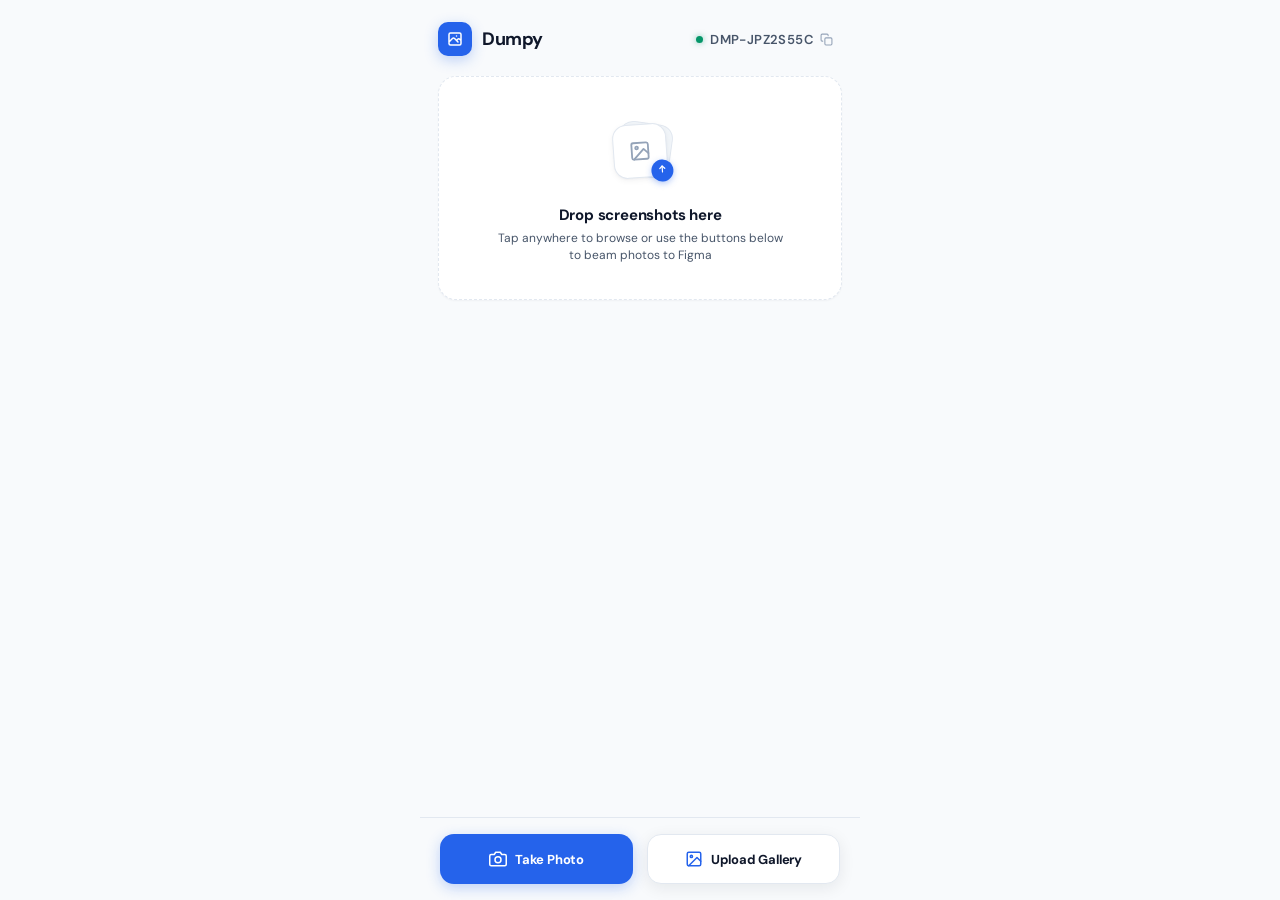
==== commit ed9fa43d: "chore: add Plugin-Assets to gitignore and integrate SVG favicon" ====
--- a/web/index.html
+++ b/web/index.html
@@ -13,6 +13,8 @@
   <link rel="preconnect" href="https://fonts.gstatic.com" crossorigin>
   <link href="https://fonts.googleapis.com/css2?family=DM+Sans:ital,opsz,wght@0,9..40,400;0,9..40,500;0,9..40,600;0,9..40,700;1,9..40,400&display=swap" rel="stylesheet">
   
+  <link rel="icon" type="image/svg+xml" href="/web/favicon.svg">
+  <link rel="apple-touch-icon" href="/web/favicon.svg">
   <link rel="stylesheet" href="/web/style.css">
 </head>
 <body>
